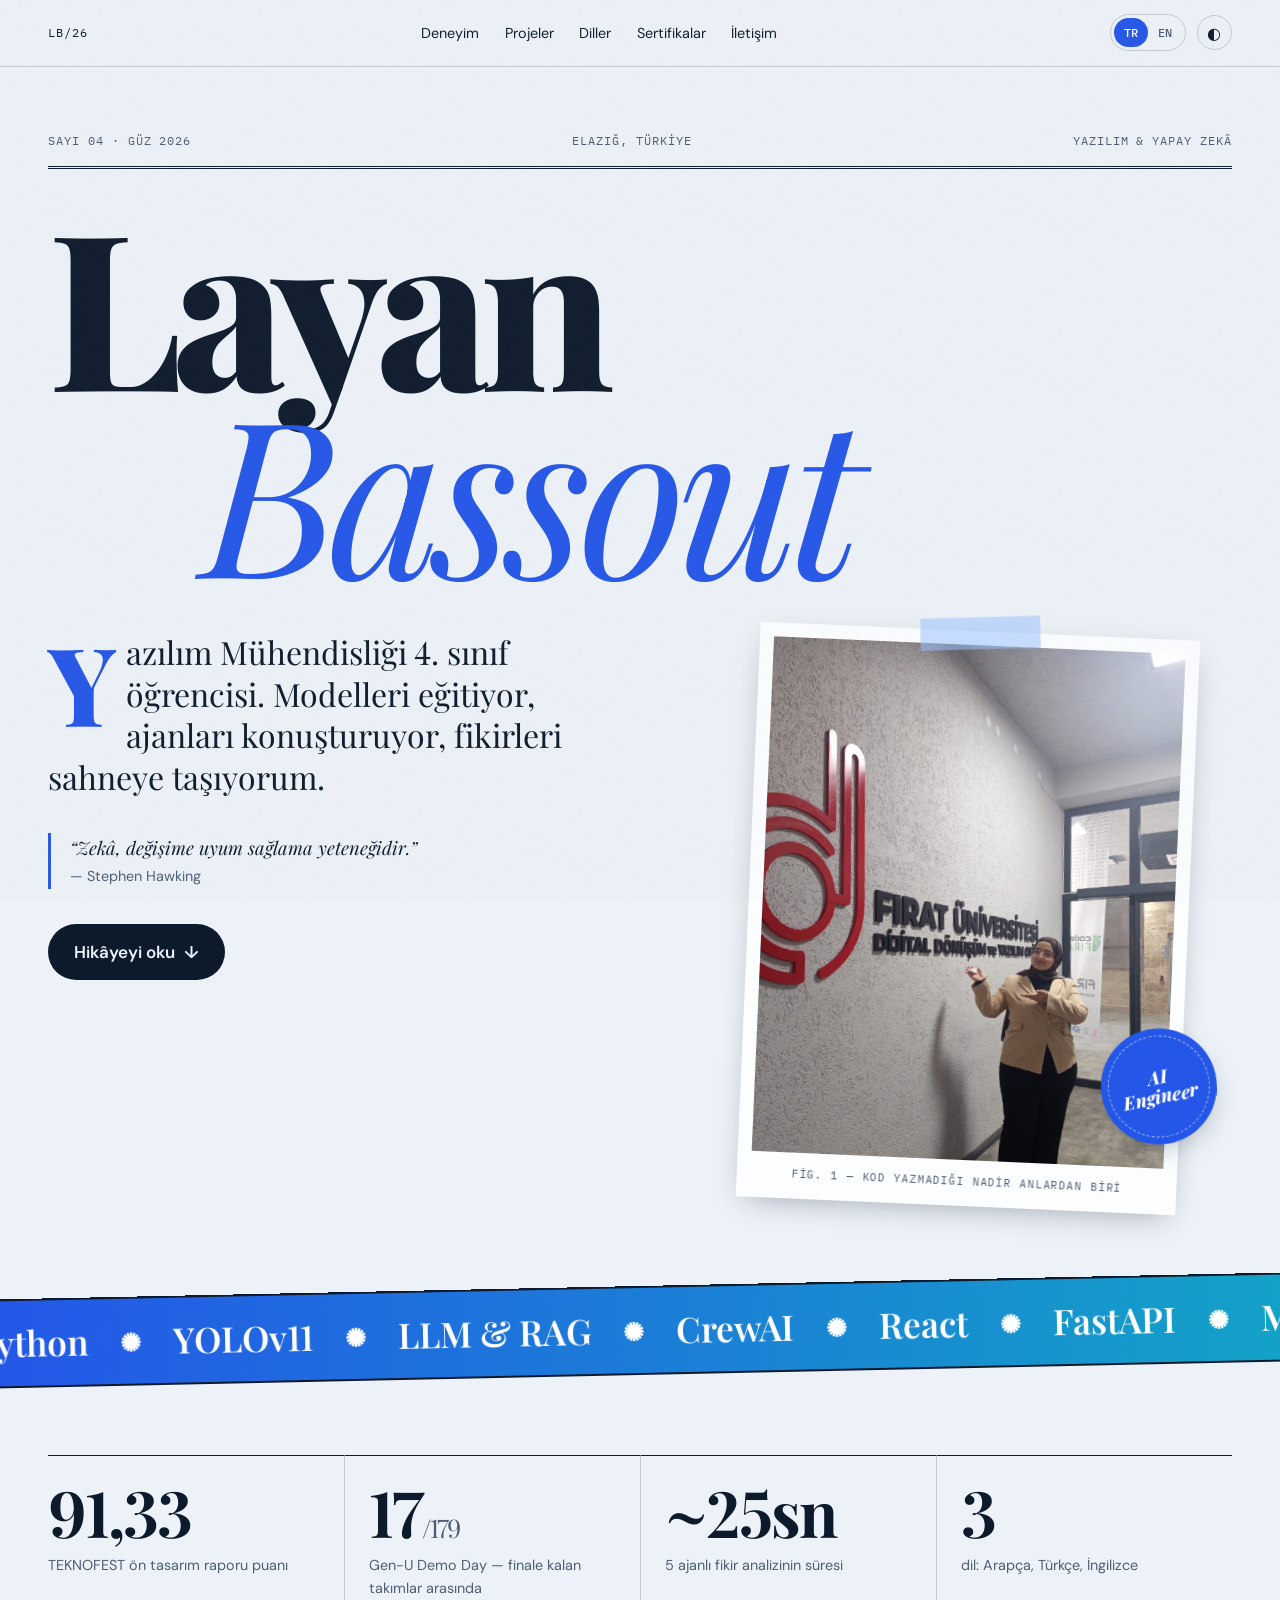
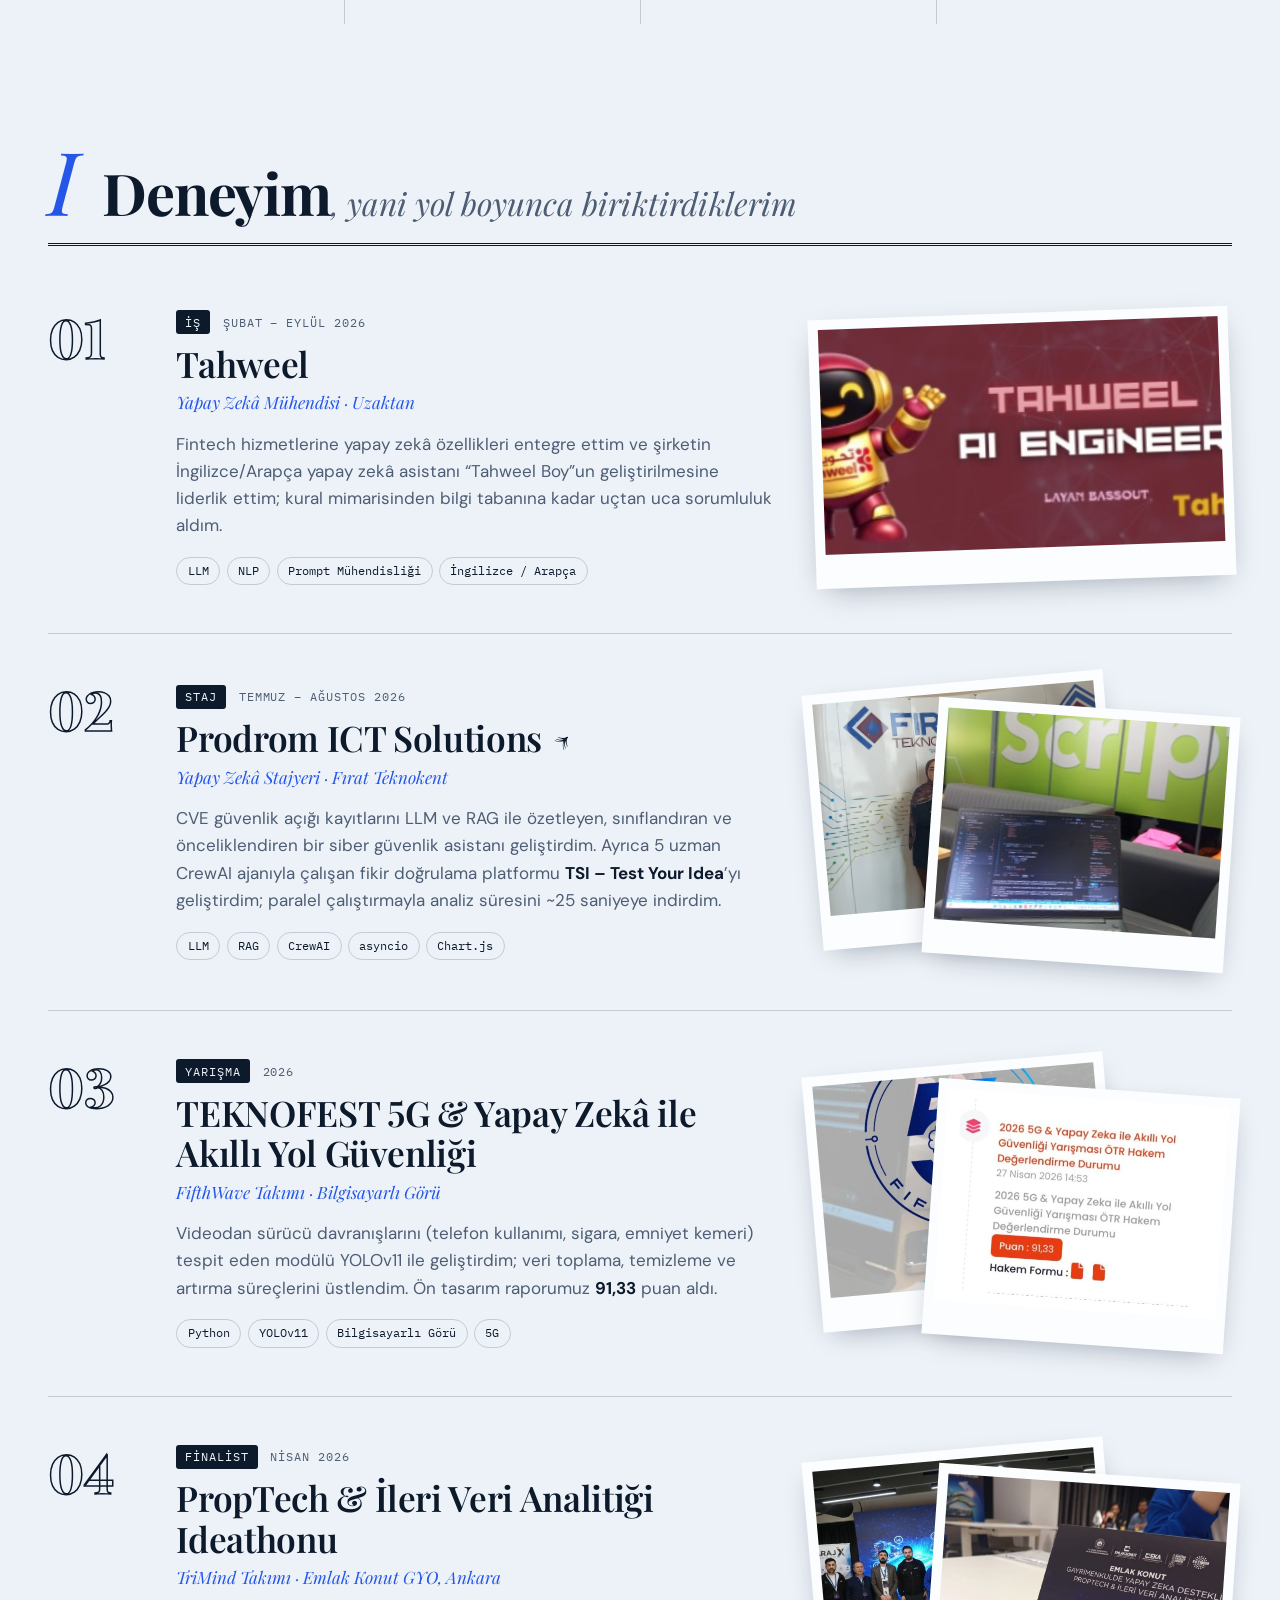
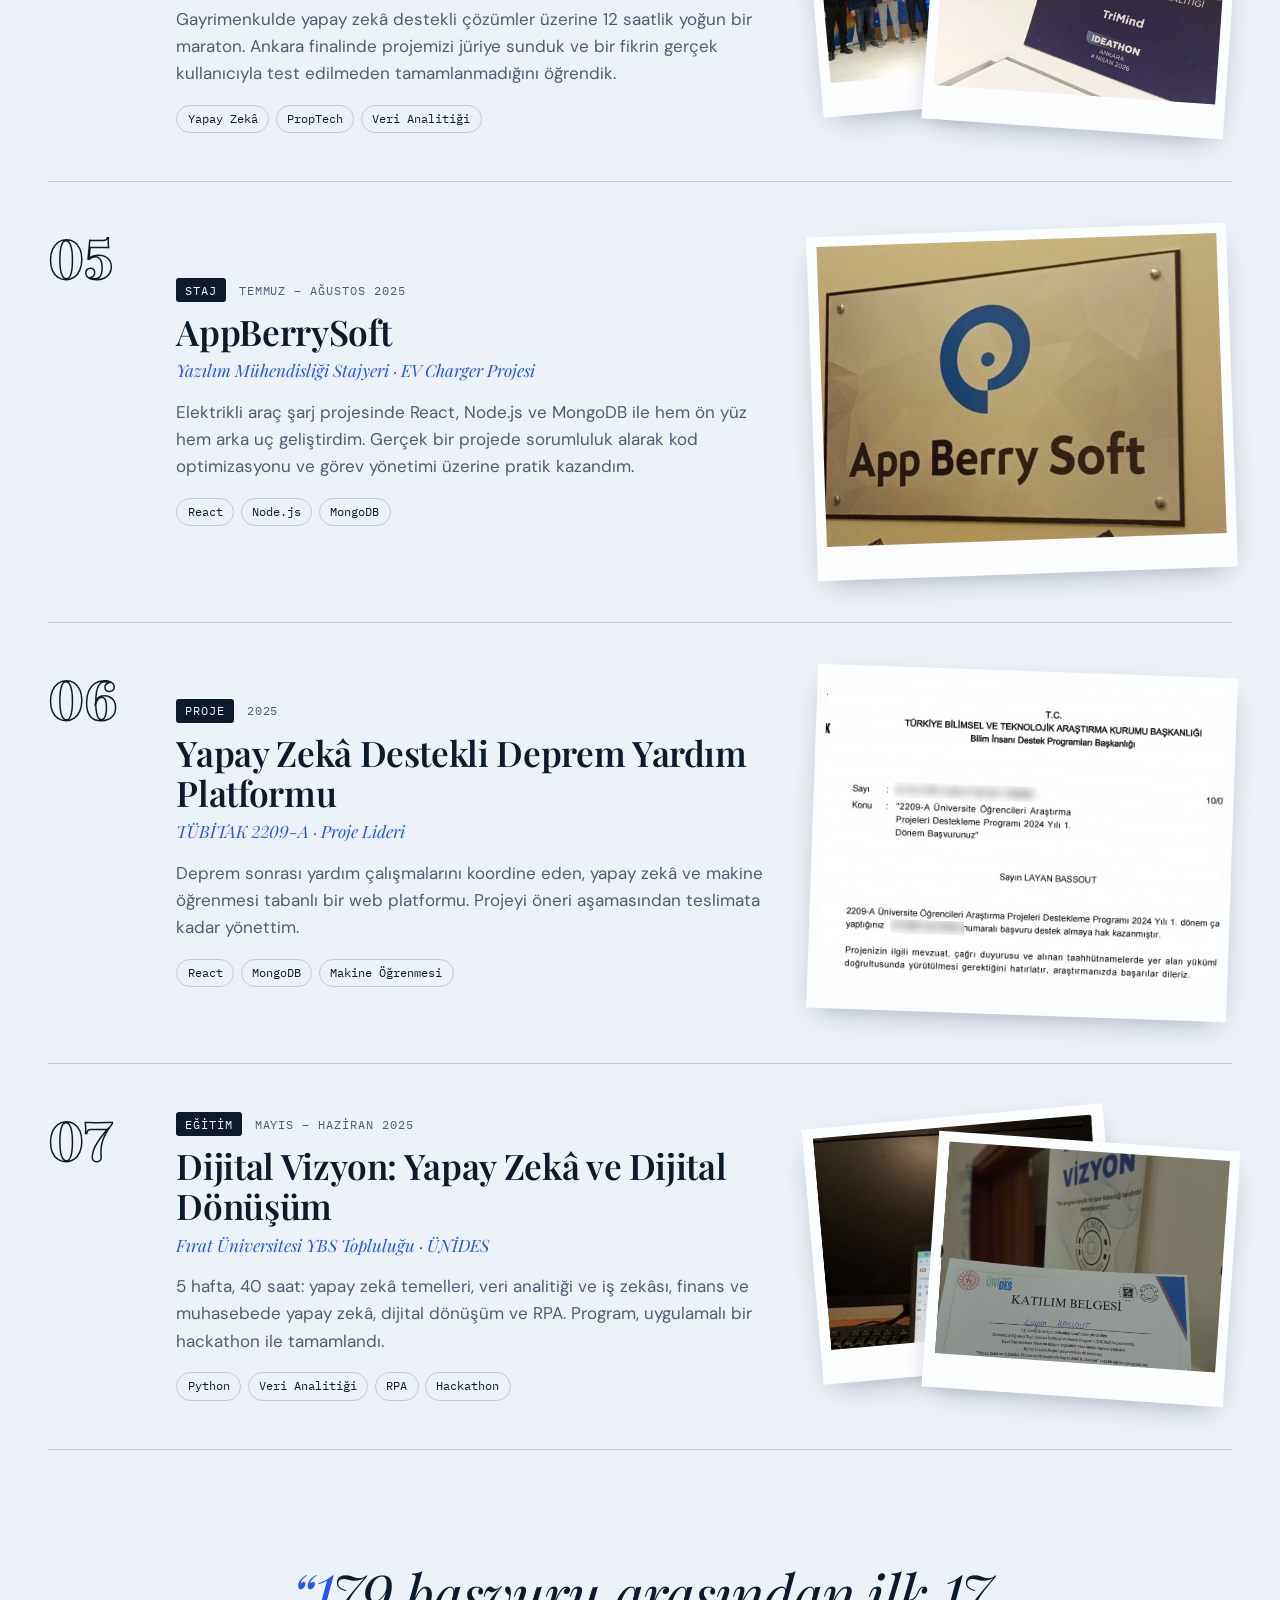
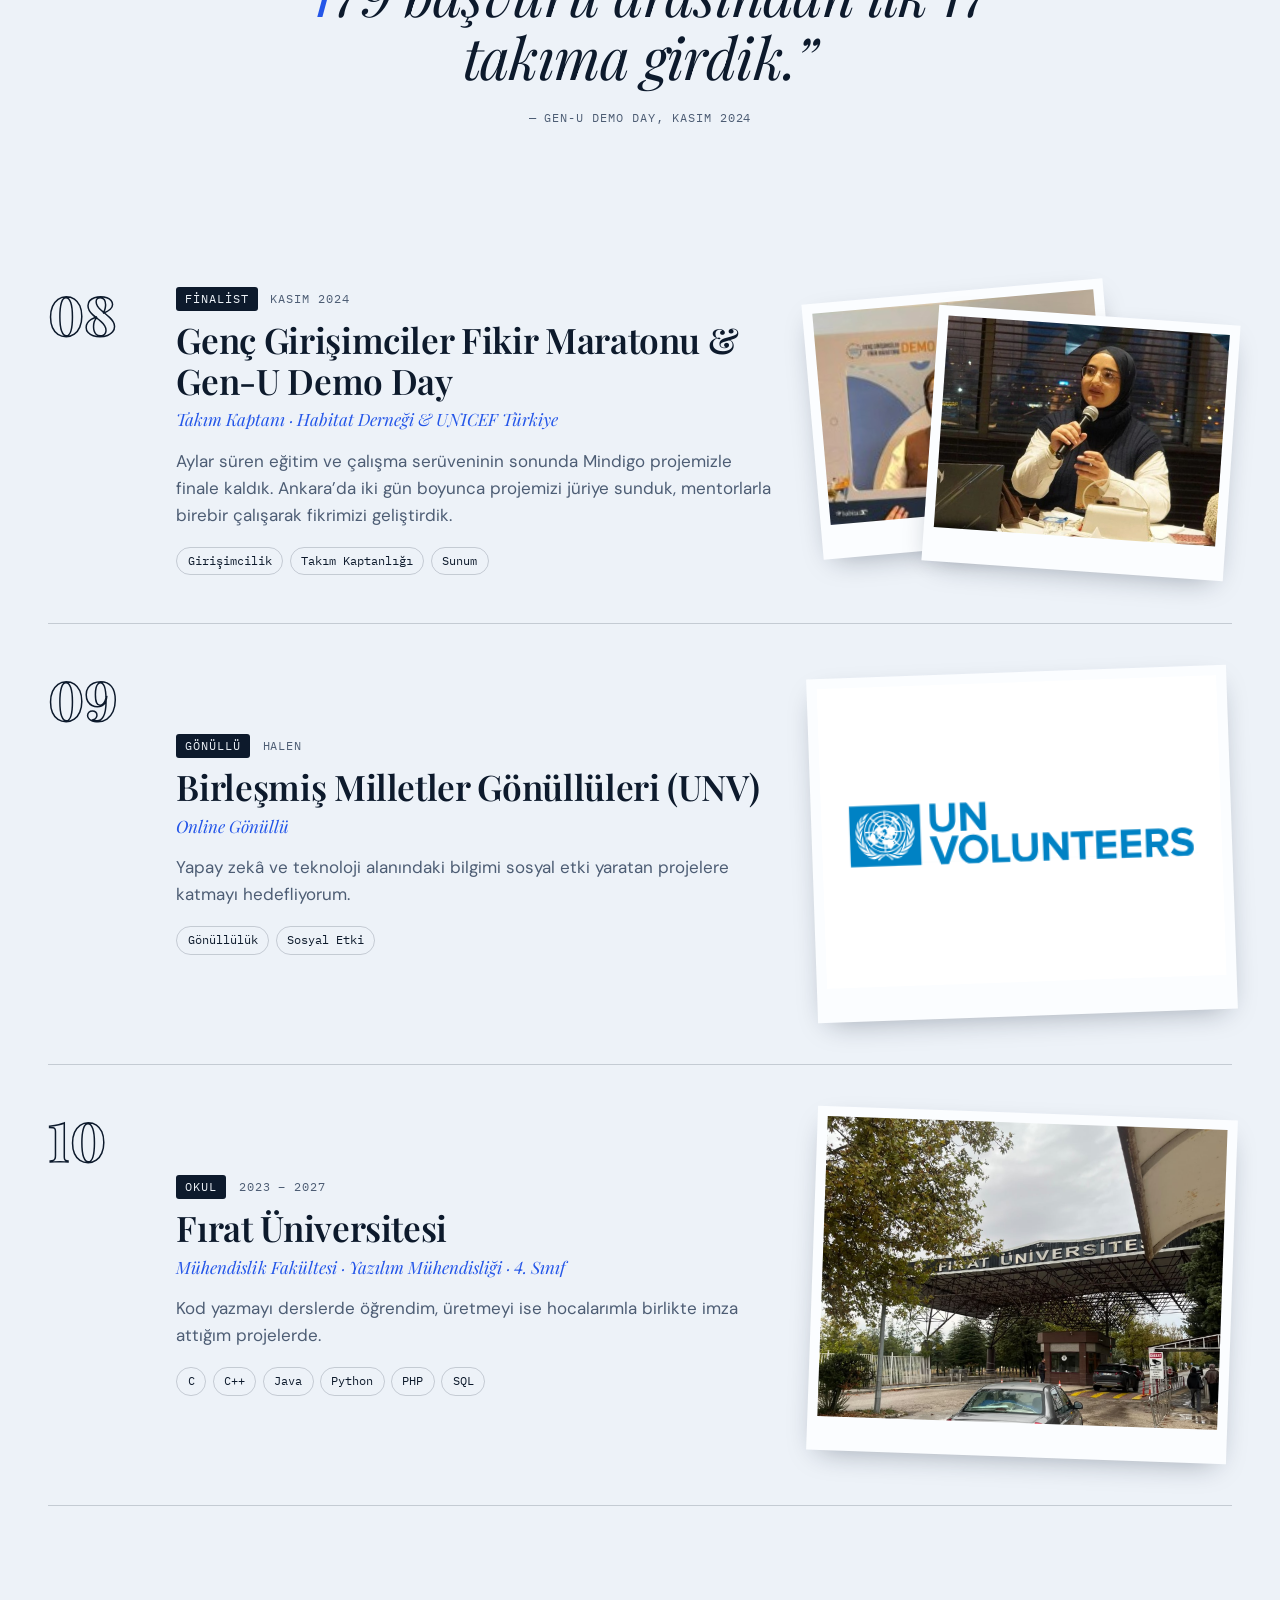
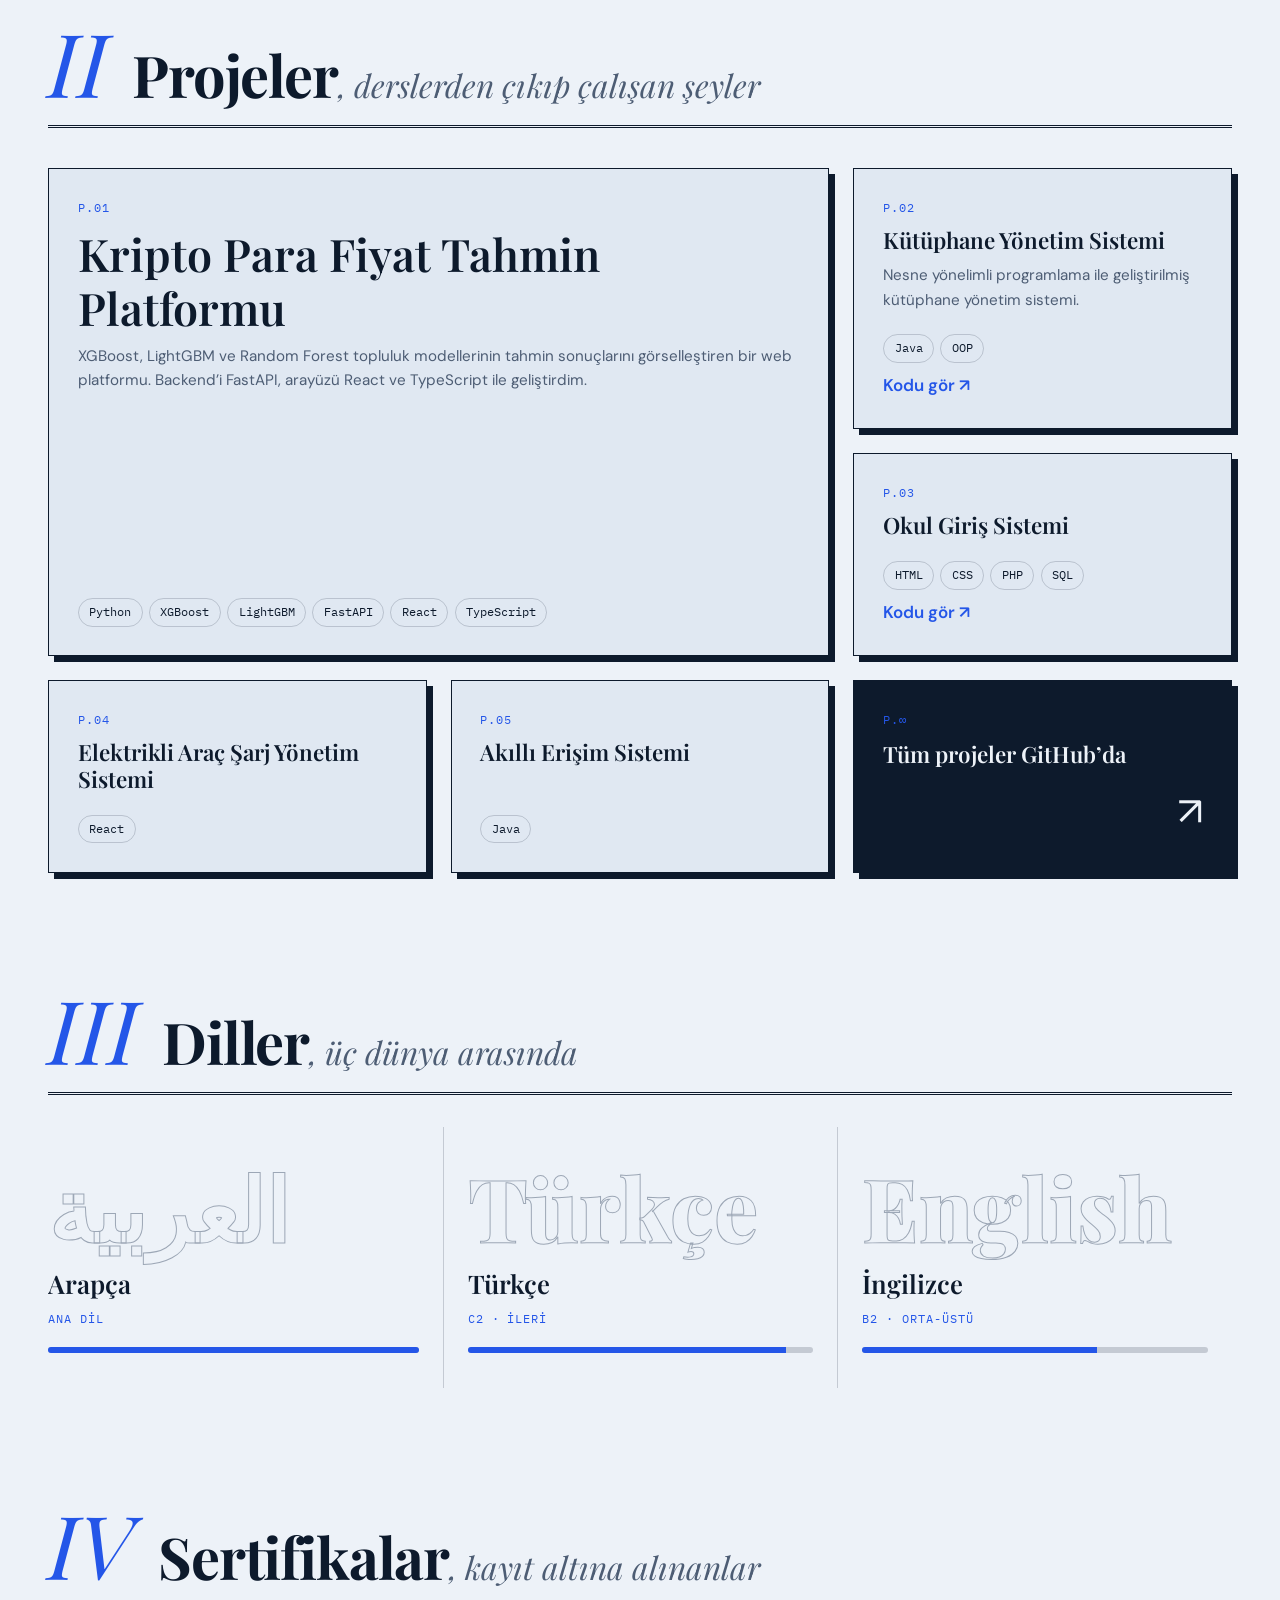
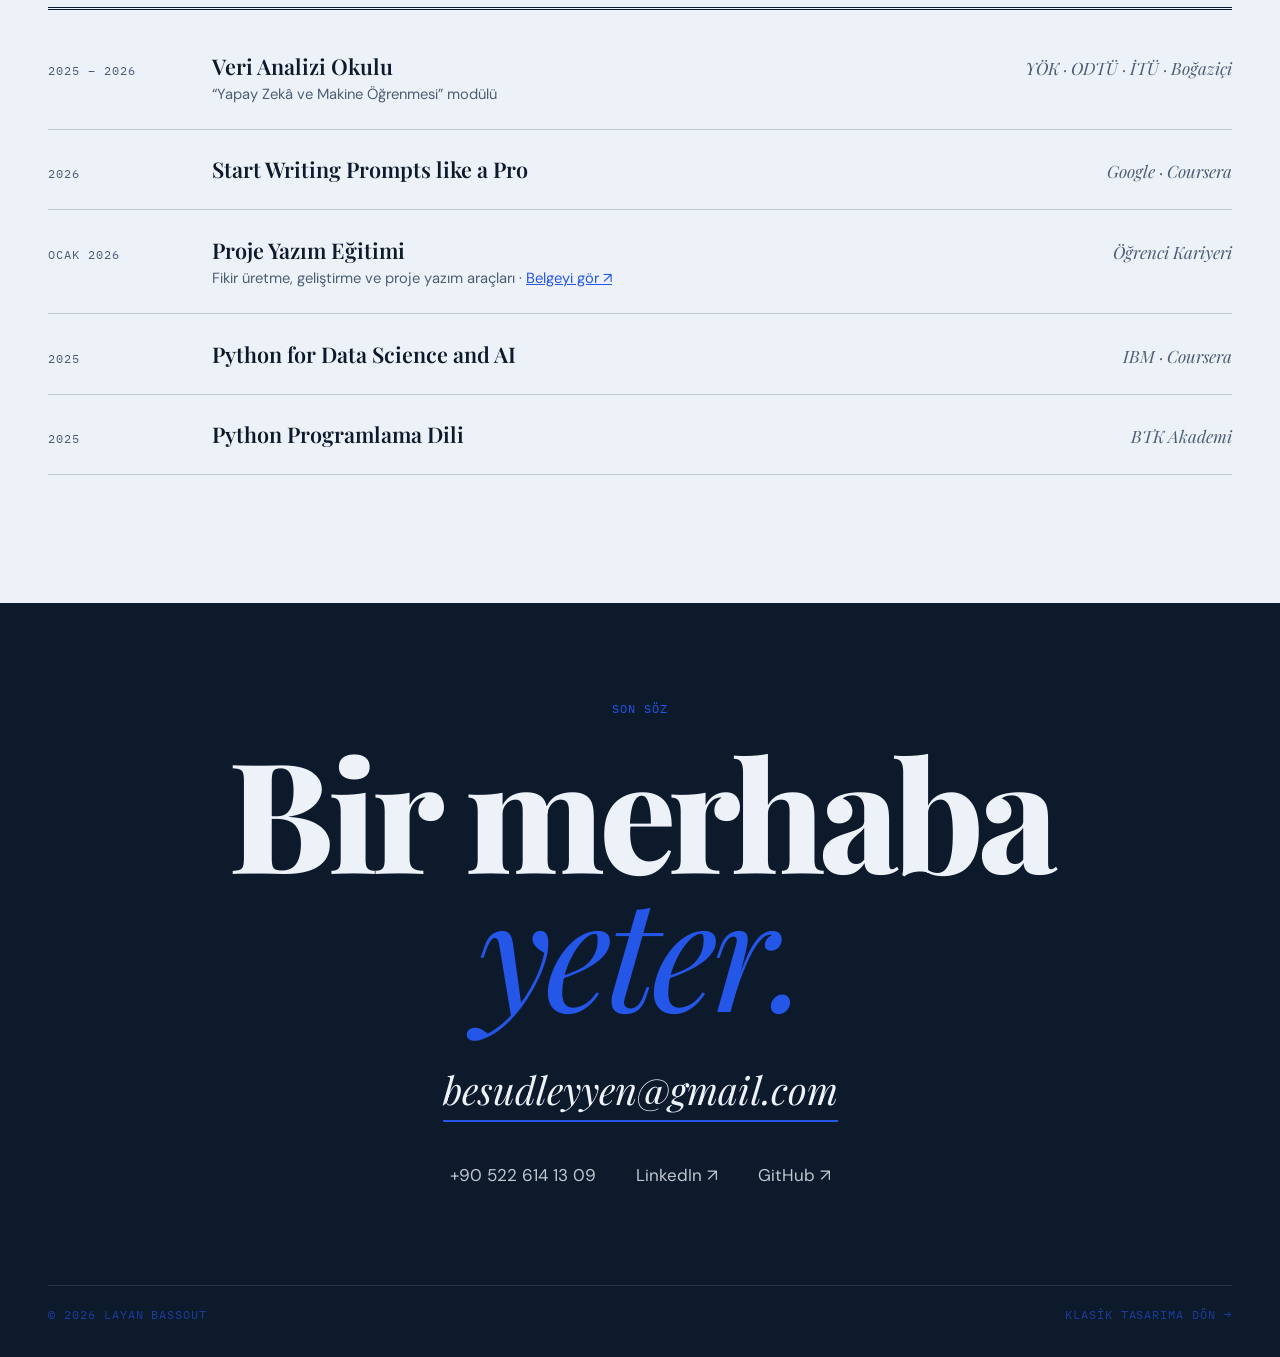
==== index.html @ 58b73d9d "Portfolyo sitesi Co-Authored-By: Claude Opus 5.5 <noreply@anthropic.com>" ====
<!DOCTYPE html>
<html lang="tr">
<head>
  <meta charset="UTF-8" />
  <meta name="viewport" content="width=device-width, initial-scale=1.0" />
  <title>Layan Bassout | Portfolyo</title>
  <link rel="preconnect" href="https://fonts.googleapis.com" />
  <link href="https://fonts.googleapis.com/css2?family=Playfair+Display:ital,wght@0,400..900;1,400..900&family=DM+Sans:opsz,wght@9..40,400;9..40,500;9..40,600&family=IBM+Plex+Mono:wght@400;500&display=swap" rel="stylesheet" />
  <link rel="stylesheet" href="yeni.css" />
  <script>
    // tema sayfa çizilmeden önce uygulansın
    try {
      var t = localStorage.getItem("theme-yeni");
      if (t) document.documentElement.dataset.theme = t;
    } catch (e) {}
  </script>
</head>
<body>

  <div class="progress" aria-hidden="true"></div>

  <!-- ÜST ŞERİT -->
  <nav class="topbar">
    <span class="mono">LB/26</span>
    <ul class="nav-links">
      <li><a href="#deneyim" data-i18n="nav.exp">Deneyim</a></li>
      <li><a href="#projeler" data-i18n="nav.proj">Projeler</a></li>
      <li><a href="#diller" data-i18n="nav.lang">Diller</a></li>
      <li><a href="#sertifikalar" data-i18n="nav.cert">Sertifikalar</a></li>
      <li><a href="#iletisim" data-i18n="nav.contact">İletişim</a></li>
    </ul>
    <div class="tools">
      <div class="lang-switch" role="group" aria-label="Dil / Language">
        <button type="button" data-lang="tr" aria-pressed="true">TR</button>
        <button type="button" data-lang="en" aria-pressed="false">EN</button>
      </div>
      <button type="button" id="theme-toggle" class="mono" aria-label="Tema">◐</button>
    </div>
  </nav>

  <!-- KAPAK -->
  <header class="cover">
    <div class="cover-meta mono">
      <span data-i18n="meta.issue">Sayı 04 · Güz 2026</span>
      <span data-i18n="meta.place">Elazığ, Türkiye</span>
      <span data-i18n="meta.field">Yazılım &amp; Yapay Zekâ</span>
    </div>

    <h1 class="cover-title">
      <span class="line">Layan</span>
      <span class="line indent"><em>Bassout</em></span>
    </h1>

    <div class="cover-grid">
      <div class="cover-intro">
        <p class="lead" data-i18n="cover.lead">Yazılım Mühendisliği 4. sınıf öğrencisi. Modelleri eğitiyor, ajanları konuşturuyor, fikirleri sahneye taşıyorum.</p>
        <blockquote>
          <p data-i18n="cover.quote">“Zekâ, değişime uyum sağlama yeteneğidir.”</p>
          <cite data-i18n="cover.cite">— Stephen Hawking</cite>
        </blockquote>
        <a href="#deneyim" class="btn"><span data-i18n="cover.btn">Hikâyeyi oku</span> <span class="arrow">↓</span></a>
      </div>

      <figure class="cover-photo">
        <div class="tape"></div>
        <img src="images/arge-foto.jpeg" alt="Layan Bassout" />
        <figcaption class="mono" data-i18n="cover.fig">Fig. 1 — Kod yazmadığı nadir anlardan biri</figcaption>
        <div class="sticker"><span>AI<br/>Engineer</span></div>
      </figure>
    </div>
  </header>

  <!-- KAYAN BANT -->
  <div class="marquee" aria-hidden="true">
    <div class="marquee-track">
      <span>Python</span><i>✺</i><span>YOLOv11</span><i>✺</i><span>LLM &amp; RAG</span><i>✺</i><span>CrewAI</span><i>✺</i><span>React</span><i>✺</i><span>FastAPI</span><i>✺</i><span>MongoDB</span><i>✺</i><span>Java</span><i>✺</i><span data-i18n="chip.cv">Bilgisayarlı Görü</span><i>✺</i><span>NLP</span><i>✺</i>
      <span>Python</span><i>✺</i><span>YOLOv11</span><i>✺</i><span>LLM &amp; RAG</span><i>✺</i><span>CrewAI</span><i>✺</i><span>React</span><i>✺</i><span>FastAPI</span><i>✺</i><span>MongoDB</span><i>✺</i><span>Java</span><i>✺</i><span data-i18n="chip.cv">Bilgisayarlı Görü</span><i>✺</i><span>NLP</span><i>✺</i>
    </div>
  </div>

  <!-- RAKAMLAR -->
  <section class="stats">
    <div class="stat reveal"><b data-count="91.33" data-decimals="2">0</b><span data-i18n="stat.1">TEKNOFEST ön tasarım raporu puanı</span></div>
    <div class="stat reveal"><b>17<small>/179</small></b><span data-i18n="stat.2">Gen-U Demo Day — finale kalan takımlar arasında</span></div>
    <div class="stat reveal"><b>~<span data-count="25">0</span><span data-i18n="stat.unit">sn</span></b><span data-i18n="stat.3">5 ajanlı fikir analizinin süresi</span></div>
    <div class="stat reveal"><b data-count="3">0</b><span data-i18n="stat.4">dil: Arapça, Türkçe, İngilizce</span></div>
  </section>

  <main>

    <!-- BÖLÜM I: DENEYİM -->
    <section id="deneyim" class="chapter">
      <header class="chapter-head">
        <span class="chapter-no">I</span>
        <h2 data-i18n="ch.1">Deneyim<em>, yani yol boyunca biriktirdiklerim</em></h2>
      </header>

      <article class="entry reveal">
        <div class="entry-num">01</div>
        <div class="entry-text">
          <p class="entry-meta mono"><span class="tag" data-i18n="tag.work">İş</span> <span data-i18n="date.tahweel">Şubat – Eylül 2026</span></p>
          <h3>Tahweel</h3>
          <p class="entry-role" data-i18n="tahweel.role">Yapay Zekâ Mühendisi · Uzaktan</p>
          <p class="entry-desc" data-i18n="tahweel.desc">Fintech hizmetlerine yapay zekâ özellikleri entegre ettim ve şirketin İngilizce/Arapça yapay zekâ asistanı “Tahweel Boy”un geliştirilmesine liderlik ettim; kural mimarisinden bilgi tabanına kadar uçtan uca sorumluluk aldım.</p>
          <ul class="chips"><li>LLM</li><li>NLP</li><li data-i18n="chip.prompt">Prompt Mühendisliği</li><li data-i18n="chip.enar">İngilizce / Arapça</li></ul>
        </div>
        <figure class="polaroid wide"><img src="images/tahweel.jpg" alt="Tahweel AI Engineer – Layan Bassout" /></figure>
      </article>

      <article class="entry reveal">
        <div class="entry-num">02</div>
        <div class="entry-text">
          <p class="entry-meta mono"><span class="tag" data-i18n="tag.intern">Staj</span> <span data-i18n="date.summer26">Temmuz – Ağustos 2026</span></p>
          <h3><a href="https://www.prodrom.com/" target="_blank" rel="noopener">Prodrom ICT Solutions ↗</a></h3>
          <p class="entry-role" data-i18n="prodrom.role">Yapay Zekâ Stajyeri · Fırat Teknokent</p>
          <p class="entry-desc" data-i18n="prodrom.desc">CVE güvenlik açığı kayıtlarını LLM ve RAG ile özetleyen, sınıflandıran ve önceliklendiren bir siber güvenlik asistanı geliştirdim. Ayrıca 5 uzman CrewAI ajanıyla çalışan fikir doğrulama platformu <strong>TSI – Test Your Idea</strong>’yı geliştirdim; paralel çalıştırmayla analiz süresini ~25 saniyeye indirdim.</p>
          <ul class="chips"><li>LLM</li><li>RAG</li><li>CrewAI</li><li>asyncio</li><li>Chart.js</li></ul>
        </div>
        <div class="photo-stack">
          <figure class="polaroid"><img src="images/prodrom-teknokent.jpg" alt="Fırat Teknokent" /></figure>
          <figure class="polaroid"><img src="images/prodrom-calisma.jpg" alt="Prodrom" /></figure>
        </div>
      </article>

      <article class="entry reveal">
        <div class="entry-num">03</div>
        <div class="entry-text">
          <p class="entry-meta mono"><span class="tag" data-i18n="tag.comp">Yarışma</span> <span>2026</span></p>
          <h3 data-i18n="tekno.title">TEKNOFEST 5G &amp; Yapay Zekâ ile Akıllı Yol Güvenliği</h3>
          <p class="entry-role" data-i18n="tekno.role">FifthWave Takımı · Bilgisayarlı Görü</p>
          <p class="entry-desc" data-i18n="tekno.desc">Videodan sürücü davranışlarını (telefon kullanımı, sigara, emniyet kemeri) tespit eden modülü YOLOv11 ile geliştirdim; veri toplama, temizleme ve artırma süreçlerini üstlendim. Ön tasarım raporumuz <strong>91,33</strong> puan aldı.</p>
          <ul class="chips"><li>Python</li><li>YOLOv11</li><li data-i18n="chip.cv">Bilgisayarlı Görü</li><li>5G</li></ul>
        </div>
        <div class="photo-stack">
          <figure class="polaroid"><img src="images/teknofest-fifthwave.jpg" alt="FifthWave · TEKNOFEST" /></figure>
          <figure class="polaroid"><img src="images/teknofest-puan.jpg" alt="91,33" class="contain" /></figure>
        </div>
      </article>

      <article class="entry reveal">
        <div class="entry-num">04</div>
        <div class="entry-text">
          <p class="entry-meta mono"><span class="tag" data-i18n="tag.finalist">Finalist</span> <span data-i18n="date.apr26">Nisan 2026</span></p>
          <h3 data-i18n="idea.title">PropTech &amp; İleri Veri Analitiği Ideathonu</h3>
          <p class="entry-role" data-i18n="idea.role">TriMind Takımı · Emlak Konut GYO, Ankara</p>
          <p class="entry-desc" data-i18n="idea.desc">Gayrimenkulde yapay zekâ destekli çözümler üzerine 12 saatlik yoğun bir maraton. Ankara finalinde projemizi jüriye sunduk ve bir fikrin gerçek kullanıcıyla test edilmeden tamamlanmadığını öğrendik.</p>
          <ul class="chips"><li data-i18n="chip.ai">Yapay Zekâ</li><li>PropTech</li><li data-i18n="chip.data">Veri Analitiği</li></ul>
        </div>
        <div class="photo-stack">
          <figure class="polaroid"><img src="images/ideathon-grup.jpg" alt="Emlak Konut Ideathon" /></figure>
          <figure class="polaroid"><img src="images/ideathon-trimind.jpg" alt="TriMind" style="object-position: 75% center;" /></figure>
        </div>
      </article>

      <article class="entry reveal">
        <div class="entry-num">05</div>
        <div class="entry-text">
          <p class="entry-meta mono"><span class="tag" data-i18n="tag.intern">Staj</span> <span data-i18n="date.summer25">Temmuz – Ağustos 2025</span></p>
          <h3>AppBerrySoft</h3>
          <p class="entry-role" data-i18n="abs.role">Yazılım Mühendisliği Stajyeri · EV Charger Projesi</p>
          <p class="entry-desc" data-i18n="abs.desc">Elektrikli araç şarj projesinde React, Node.js ve MongoDB ile hem ön yüz hem arka uç geliştirdim. Gerçek bir projede sorumluluk alarak kod optimizasyonu ve görev yönetimi üzerine pratik kazandım.</p>
          <ul class="chips"><li>React</li><li>Node.js</li><li>MongoDB</li></ul>
        </div>
        <figure class="polaroid"><img src="images/appberrysoft.jpg" alt="AppBerrySoft" /></figure>
      </article>

      <article class="entry reveal">
        <div class="entry-num">06</div>
        <div class="entry-text">
          <p class="entry-meta mono"><span class="tag" data-i18n="tag.project">Proje</span> <span>2025</span></p>
          <h3 data-i18n="tubitak.title">Yapay Zekâ Destekli Deprem Yardım Platformu</h3>
          <p class="entry-role" data-i18n="tubitak.role">TÜBİTAK 2209-A · Proje Lideri</p>
          <p class="entry-desc" data-i18n="tubitak.desc">Deprem sonrası yardım çalışmalarını koordine eden, yapay zekâ ve makine öğrenmesi tabanlı bir web platformu. Projeyi öneri aşamasından teslimata kadar yönettim.</p>
          <ul class="chips"><li>React</li><li>MongoDB</li><li data-i18n="chip.ml">Makine Öğrenmesi</li></ul>
        </div>
        <figure class="polaroid"><img src="images/tubitak.jpg" alt="TÜBİTAK 2209-A" /></figure>
      </article>

      <article class="entry reveal">
        <div class="entry-num">07</div>
        <div class="entry-text">
          <p class="entry-meta mono"><span class="tag" data-i18n="tag.edu">Eğitim</span> <span data-i18n="date.dv">Mayıs – Haziran 2025</span></p>
          <h3 data-i18n="dv.title">Dijital Vizyon: Yapay Zekâ ve Dijital Dönüşüm</h3>
          <p class="entry-role" data-i18n="dv.role">Fırat Üniversitesi YBS Topluluğu · ÜNİDES</p>
          <p class="entry-desc" data-i18n="dv.desc">5 hafta, 40 saat: yapay zekâ temelleri, veri analitiği ve iş zekâsı, finans ve muhasebede yapay zekâ, dijital dönüşüm ve RPA. Program, uygulamalı bir hackathon ile tamamlandı.</p>
          <ul class="chips"><li>Python</li><li data-i18n="chip.data">Veri Analitiği</li><li>RPA</li><li>Hackathon</li></ul>
        </div>
        <div class="photo-stack">
          <figure class="polaroid"><img src="images/dijital-vizyon-calisma.jpg" alt="Dijital Vizyon" /></figure>
          <figure class="polaroid"><img src="images/dijital-vizyon-sertifika.jpg" alt="Dijital Vizyon" /></figure>
        </div>
      </article>

      <!-- ALINTI ARASI -->
      <aside class="pullquote reveal">
        <p data-i18n="pq.text">“179 başvuru arasından ilk 17 takıma girdik.”</p>
        <span class="mono" data-i18n="pq.src">— Gen-U Demo Day, Kasım 2024</span>
      </aside>

      <article class="entry reveal">
        <div class="entry-num">08</div>
        <div class="entry-text">
          <p class="entry-meta mono"><span class="tag" data-i18n="tag.finalist">Finalist</span> <span data-i18n="date.nov24">Kasım 2024</span></p>
          <h3 data-i18n="genu.title">Genç Girişimciler Fikir Maratonu &amp; Gen-U Demo Day</h3>
          <p class="entry-role" data-i18n="genu.role">Takım Kaptanı · Habitat Derneği &amp; UNICEF Türkiye</p>
          <p class="entry-desc" data-i18n="genu.desc">Aylar süren eğitim ve çalışma serüveninin sonunda Mindigo projemizle finale kaldık. Ankara’da iki gün boyunca projemizi jüriye sunduk, mentorlarla birebir çalışarak fikrimizi geliştirdik.</p>
          <ul class="chips"><li data-i18n="chip.entre">Girişimcilik</li><li data-i18n="chip.captain">Takım Kaptanlığı</li><li data-i18n="chip.pitch">Sunum</li></ul>
        </div>
        <div class="photo-stack">
          <figure class="polaroid"><img src="images/demoday-sahne.jpg" alt="Gen-U Demo Day" /></figure>
          <figure class="polaroid"><img src="images/demoday-sunum.jpg" alt="Mindigo" /></figure>
        </div>
      </article>

      <article class="entry reveal">
        <div class="entry-num">09</div>
        <div class="entry-text">
          <p class="entry-meta mono"><span class="tag" data-i18n="tag.vol">Gönüllü</span> <span data-i18n="date.now">Halen</span></p>
          <h3 data-i18n="unv.title">Birleşmiş Milletler Gönüllüleri (UNV)</h3>
          <p class="entry-role" data-i18n="unv.role">Online Gönüllü</p>
          <p class="entry-desc" data-i18n="unv.desc">Yapay zekâ ve teknoloji alanındaki bilgimi sosyal etki yaratan projelere katmayı hedefliyorum.</p>
          <ul class="chips"><li data-i18n="chip.vol">Gönüllülük</li><li data-i18n="chip.impact">Sosyal Etki</li></ul>
        </div>
        <figure class="polaroid logo"><img src="images/unv-logo.png" alt="UN Volunteers" /></figure>
      </article>

      <article class="entry reveal">
        <div class="entry-num">10</div>
        <div class="entry-text">
          <p class="entry-meta mono"><span class="tag" data-i18n="tag.uni">Okul</span> <span>2023 – 2027</span></p>
          <h3 data-i18n="firat.title">Fırat Üniversitesi</h3>
          <p class="entry-role" data-i18n="firat.role">Mühendislik Fakültesi · Yazılım Mühendisliği · 4. Sınıf</p>
          <p class="entry-desc" data-i18n="firat.desc">Kod yazmayı derslerde öğrendim, üretmeyi ise hocalarımla birlikte imza attığım projelerde.</p>
          <ul class="chips"><li>C</li><li>C++</li><li>Java</li><li>Python</li><li>PHP</li><li>SQL</li></ul>
        </div>
        <figure class="polaroid"><img src="images/firat-uni.jpeg" alt="Fırat Üniversitesi" style="object-position: center 35%;" /></figure>
      </article>
    </section>

    <!-- BÖLÜM II: PROJELER -->
    <section id="projeler" class="chapter">
      <header class="chapter-head">
        <span class="chapter-no">II</span>
        <h2 data-i18n="ch.2">Projeler<em>, derslerden çıkıp çalışan şeyler</em></h2>
      </header>

      <div class="cards">
        <article class="card big reveal">
          <span class="card-no mono">P.01</span>
          <h3 data-i18n="p1.title">Kripto Para Fiyat Tahmin Platformu</h3>
          <p data-i18n="p1.desc">XGBoost, LightGBM ve Random Forest topluluk modellerinin tahmin sonuçlarını görselleştiren bir web platformu. Backend’i FastAPI, arayüzü React ve TypeScript ile geliştirdim.</p>
          <ul class="chips"><li>Python</li><li>XGBoost</li><li>LightGBM</li><li>FastAPI</li><li>React</li><li>TypeScript</li></ul>
        </article>
        <article class="card reveal">
          <span class="card-no mono">P.02</span>
          <h3 data-i18n="p2.title">Kütüphane Yönetim Sistemi</h3>
          <p data-i18n="p2.desc">Nesne yönelimli programlama ile geliştirilmiş kütüphane yönetim sistemi.</p>
          <ul class="chips"><li>Java</li><li>OOP</li></ul>
          <a class="card-link" href="https://github.com/leya1133/java-library-system" target="_blank" rel="noopener" data-i18n="card.code">Kodu gör ↗</a>
        </article>
        <article class="card reveal">
          <span class="card-no mono">P.03</span>
          <h3 data-i18n="p3.title">Okul Giriş Sistemi</h3>
          <ul class="chips"><li>HTML</li><li>CSS</li><li>PHP</li><li>SQL</li></ul>
          <a class="card-link" href="https://github.com/leya1133/school-entrance-system" target="_blank" rel="noopener" data-i18n="card.code">Kodu gör ↗</a>
        </article>
        <article class="card reveal">
          <span class="card-no mono">P.04</span>
          <h3 data-i18n="p4.title">Elektrikli Araç Şarj Yönetim Sistemi</h3>
          <ul class="chips"><li>React</li></ul>
        </article>
        <article class="card reveal">
          <span class="card-no mono">P.05</span>
          <h3 data-i18n="p5.title">Akıllı Erişim Sistemi</h3>
          <ul class="chips"><li>Java</li></ul>
        </article>
        <a class="card github reveal" href="https://github.com/leya1133" target="_blank" rel="noopener">
          <span class="card-no mono">P.∞</span>
          <h3 data-i18n="card.github">Tüm projeler GitHub’da</h3>
          <span class="arrow">↗</span>
        </a>
      </div>
    </section>

    <!-- BÖLÜM III: DİLLER -->
    <section id="diller" class="chapter">
      <header class="chapter-head">
        <span class="chapter-no">III</span>
        <h2 data-i18n="ch.3">Diller<em>, üç dünya arasında</em></h2>
      </header>

      <div class="langs">
        <div class="lang reveal" style="--lvl: 100%">
          <span class="lang-native" lang="ar">العربية</span>
          <h3 data-i18n="lang.ar">Arapça</h3>
          <span class="mono" data-i18n="lvl.native">Ana dil</span>
          <div class="meter"><span></span></div>
        </div>
        <div class="lang reveal" style="--lvl: 92%">
          <span class="lang-native" lang="tr">Türkçe</span>
          <h3 data-i18n="lang.tr">Türkçe</h3>
          <span class="mono" data-i18n="lvl.c2">C2 · İleri</span>
          <div class="meter"><span></span></div>
        </div>
        <div class="lang reveal" style="--lvl: 68%">
          <span class="lang-native" lang="en">English</span>
          <h3 data-i18n="lang.en">İngilizce</h3>
          <span class="mono" data-i18n="lvl.b2">B2 · Orta-üstü</span>
          <div class="meter"><span></span></div>
        </div>
      </div>
    </section>

    <!-- BÖLÜM IV: SERTİFİKALAR -->
    <section id="sertifikalar" class="chapter">
      <header class="chapter-head">
        <span class="chapter-no">IV</span>
        <h2 data-i18n="ch.4">Sertifikalar<em>, kayıt altına alınanlar</em></h2>
      </header>

      <ol class="ledger">
        <li class="reveal">
          <span class="mono">2025 – 2026</span>
          <div><h3 data-i18n="c1.title">Veri Analizi Okulu</h3><p data-i18n="c1.detail">“Yapay Zekâ ve Makine Öğrenmesi” modülü</p></div>
          <span class="issuer" data-i18n="c1.issuer">YÖK · ODTÜ · İTÜ · Boğaziçi</span>
        </li>
        <li class="reveal">
          <span class="mono">2026</span>
          <div><h3>Start Writing Prompts like a Pro</h3></div>
          <span class="issuer">Google · Coursera</span>
        </li>
        <li class="reveal">
          <span class="mono" data-i18n="date.jan26">Ocak 2026</span>
          <div><h3 data-i18n="c3.title">Proje Yazım Eğitimi</h3><p><span data-i18n="c3.detail">Fikir üretme, geliştirme ve proje yazım araçları</span> · <a href="images/sertifika-proje-yazim.jpg" target="_blank" rel="noopener" data-i18n="cert.view">Belgeyi gör ↗</a></p></div>
          <span class="issuer">Öğrenci Kariyeri</span>
        </li>
        <li class="reveal">
          <span class="mono">2025</span>
          <div><h3>Python for Data Science and AI</h3></div>
          <span class="issuer">IBM · Coursera</span>
        </li>
        <li class="reveal">
          <span class="mono">2025</span>
          <div><h3 data-i18n="c5.title">Python Programlama Dili</h3></div>
          <span class="issuer">BTK Akademi</span>
        </li>
      </ol>
    </section>
  </main>

  <!-- İLETİŞİM -->
  <footer id="iletisim" class="outro">
    <p class="mono" data-i18n="outro.kicker">Son söz</p>
    <h2 data-i18n="outro.title">Bir merhaba<br/><em>yeter.</em></h2>
    <a class="mail" href="mailto:besudleyyen@gmail.com">besudleyyen@gmail.com</a>
    <div class="outro-links">
      <a href="tel:+905226141309">+90 522 614 13 09</a>
      <a href="https://www.linkedin.com/in/layan-bassout-6055172a5/" target="_blank" rel="noopener">LinkedIn ↗</a>
      <a href="https://github.com/leya1133" target="_blank" rel="noopener">GitHub ↗</a>
    </div>
    <div class="colophon mono">
      <span>© 2026 Layan Bassout</span>
      <a href="klasik.html" data-i18n="outro.classic">Klasik tasarıma dön →</a>
    </div>
  </footer>

  <script src="yeni.js"></script>
</body>
</html>
---- yeni.css ----
/* ============ RENKLER ============ */
:root {
  --paper: #edf2f8;
  --paper-2: #e0e8f2;
  --ink: #0d1a2c;
  --ink-soft: #4d5d74;
  --rule: #0d1a2c2e;
  --accent: #2456e8;
  --accent-2: #13a3c7;
  --accent-ink: #fff;
  --tape: #9cc3ff8c;
  --polaroid: #fbfdff;
  --shadow: 0 10px 30px -12px #0d1a2c66;
  --serif: "Playfair Display", Georgia, serif;
  --sans: "DM Sans", system-ui, sans-serif;
  --mono: "IBM Plex Mono", monospace;
}
@media (prefers-color-scheme: dark) {
  :root:not([data-theme="light"]) {
    --paper: #0a1220;
    --paper-2: #111d31;
    --ink: #e3ebf7;
    --ink-soft: #93a4bc;
    --rule: #e3ebf72b;
    --accent: #6d9bff;
    --accent-2: #4fd1ee;
    --accent-ink: #0a1220;
    --tape: #5d8fe066;
    --polaroid: #172339;
    --shadow: 0 10px 30px -12px #000c;
  }
}
:root[data-theme="dark"] {
  --paper: #0a1220;
  --paper-2: #111d31;
  --ink: #e3ebf7;
  --ink-soft: #93a4bc;
  --rule: #e3ebf72b;
  --accent: #6d9bff;
  --accent-2: #4fd1ee;
  --accent-ink: #0a1220;
  --tape: #5d8fe066;
  --polaroid: #172339;
  --shadow: 0 10px 30px -12px #000c;
}

/* ============ TEMEL ============ */
* { box-sizing: border-box; margin: 0; padding: 0; }
html { scroll-behavior: smooth; overflow-x: clip; }
body {
  background: var(--paper);
  color: var(--ink);
  font-family: var(--sans);
  font-variant-numeric: lining-nums;
  font-size: 17px;
  line-height: 1.6;
  overflow-x: clip;
  transition: background .4s, color .4s;
}
/* kâğıt dokusu */
body::before {
  content: "";
  position: fixed; inset: 0;
  pointer-events: none;
  z-index: 100;
  opacity: .07;
  background-image: url("data:image/svg+xml,%3Csvg xmlns='http://www.w3.org/2000/svg' width='160' height='160'%3E%3Cfilter id='n'%3E%3CfeTurbulence type='fractalNoise' baseFrequency='.85' numOctaves='3'/%3E%3C/filter%3E%3Crect width='100%25' height='100%25' filter='url(%23n)'/%3E%3C/svg%3E");
}
img { display: block; max-width: 100%; }
a { color: inherit; }
em { font-style: italic; }
.mono {
  font-family: var(--mono);
  font-size: .75rem;
  letter-spacing: .08em;
  text-transform: uppercase;
}
::selection { background: var(--accent); color: var(--accent-ink); }

.progress {
  position: fixed; top: 0; inset-inline-start: 0;
  height: 3px; width: 100%;
  background: var(--accent);
  transform-origin: left;
  transform: scaleX(0);
  z-index: 60;
  background: linear-gradient(90deg, var(--accent), var(--accent-2));
}

/* ============ ÜST ŞERİT ============ */
.topbar {
  position: sticky; top: 0; z-index: 50;
  display: flex; align-items: center; justify-content: space-between; gap: 1rem;
  padding: .9rem clamp(16px, 4vw, 48px);
  background: color-mix(in srgb, var(--paper) 85%, transparent);
  backdrop-filter: blur(8px);
  border-bottom: 1px solid var(--rule);
}
.nav-links { display: flex; gap: 1.6rem; list-style: none; }
.nav-links a {
  text-decoration: none;
  font-size: .9rem;
  position: relative;
}
.nav-links a::after {
  content: ""; position: absolute; left: 0; bottom: -2px;
  width: 100%; height: 1px; background: var(--accent);
  transform: scaleX(0); transform-origin: right;
  transition: transform .3s;
}
.nav-links a:hover::after { transform: scaleX(1); transform-origin: left; }
#theme-toggle {
  background: none; border: 1px solid var(--rule); color: var(--ink);
  width: 2.2rem; height: 2.2rem; border-radius: 50%;
  font-size: 1rem; cursor: pointer;
  transition: transform .5s;
}
#theme-toggle:hover { transform: rotate(180deg); }

/* ============ KAPAK ============ */
.cover {
  padding: clamp(2rem, 5vw, 4rem) clamp(16px, 4vw, 48px) 4rem;
  max-width: 1400px; margin: 0 auto;
}
.cover-meta {
  display: flex; justify-content: space-between; flex-wrap: wrap; gap: .5rem;
  padding-bottom: 1rem;
  border-bottom: 3px double var(--ink);
  color: var(--ink-soft);
}
.cover-title {
  font-family: var(--serif);
  font-weight: 800;
  font-size: clamp(4.2rem, 17vw, 15rem);
  line-height: .86;
  letter-spacing: -.045em;
  margin: 2.5rem 0 3rem;
}
.cover-title .line { display: block; animation: rise 1s cubic-bezier(.2,.8,.2,1) both; }
.cover-title .indent { padding-inline-start: 12vw; animation-delay: .15s; }
.cover-title em { font-weight: 300; color: var(--accent); }
@keyframes rise { from { opacity: 0; transform: translateY(40px); } }

.cover-grid {
  display: grid;
  grid-template-columns: 1.1fr 1fr;
  gap: clamp(2rem, 6vw, 6rem);
  align-items: start;
}
.lead {
  font-family: var(--serif);
  font-size: clamp(1.4rem, 2.6vw, 2rem);
  line-height: 1.3;
  font-weight: 400;
}
.lead::first-letter {
  float: inline-start;
  font-size: 3.4em; line-height: .85;
  font-weight: 800;
  margin-block-start: .05em; margin-inline-end: .08em;
  color: var(--accent);
}
blockquote {
  margin: 2.2rem 0;
  padding-inline-start: 1.2rem;
  border-inline-start: 3px solid var(--accent);
}
blockquote p { font-family: var(--serif); font-style: italic; font-size: 1.15rem; }
cite { color: var(--ink-soft); font-style: normal; font-size: .9rem; }

.btn {
  display: inline-flex; align-items: center; gap: .6rem;
  padding: .9rem 1.6rem;
  background: var(--ink); color: var(--paper);
  text-decoration: none; font-weight: 600;
  border-radius: 999px;
  transition: background .25s, transform .25s;
}
.btn span { transition: transform .25s; }
.btn:hover { background: var(--accent); color: var(--accent-ink); transform: translateY(-2px); }
.btn:hover span { transform: translateY(3px); }

.cover-photo {
  position: relative;
  background: var(--polaroid);
  padding: 14px 14px 0;
  box-shadow: var(--shadow);
  transform: rotate(2.5deg);
  max-width: 440px; justify-self: center;
  transition: transform .5s;
}
.cover-photo:hover { transform: rotate(0deg) scale(1.02); }
.cover-photo img { aspect-ratio: 4/5; object-fit: cover; width: 100%; filter: saturate(.9) contrast(1.03); }
.cover-photo figcaption { padding: .8rem 0 1rem; color: var(--ink-soft); font-size: .68rem; text-align: center; }
.tape {
  position: absolute; top: -14px; left: 50%;
  width: 120px; height: 32px;
  background: var(--tape);
  transform: translateX(-50%) rotate(-4deg);
  z-index: 2;
}
.sticker {
  position: absolute; inset-inline-end: -36px; bottom: 70px;
  width: 116px; height: 116px; border-radius: 50%;
  background: var(--accent); color: var(--accent-ink);
  display: grid; place-items: center; text-align: center;
  font-family: var(--serif); font-weight: 800; font-style: italic;
  font-size: 1.15rem; line-height: 1.05;
  transform: rotate(-14deg);
  box-shadow: var(--shadow);
  animation: wobble 6s ease-in-out infinite;
}
.sticker::before {
  content: ""; position: absolute; inset: 7px;
  border: 1.5px dashed currentColor; border-radius: 50%; opacity: .6;
}
@keyframes wobble { 50% { transform: rotate(-4deg) scale(1.05); } }

/* ============ KAYAN BANT ============ */
.marquee {
  background: linear-gradient(90deg, var(--accent), var(--accent-2)); color: var(--accent-ink);
  overflow: hidden;
  border-block: 2px solid var(--ink);
  transform: rotate(-1.2deg);
  margin: 1rem -2vw 0;
}
.marquee-track {
  display: flex; gap: 2rem; align-items: center;
  width: max-content;
  padding: .9rem 0;
  animation: slide 40s linear infinite;
  font-family: var(--serif); font-size: clamp(1.3rem, 3vw, 2.2rem); font-weight: 600;
  white-space: nowrap;
}
.marquee-track i { font-style: normal; font-size: .7em; }
.marquee:hover .marquee-track { animation-play-state: paused; }
@keyframes slide { to { transform: translateX(-50%); } }

/* ============ RAKAMLAR ============ */
.stats {
  display: grid; grid-template-columns: repeat(4, 1fr);
  max-width: 1400px; margin: 5rem auto 0;
  padding: 0 clamp(16px, 4vw, 48px);
}
.stat {
  padding-block: 1.5rem; padding-inline-end: 1.5rem;
  border-top: 1px solid var(--ink);
}
.stat + .stat { padding-inline-start: 1.5rem; border-inline-start: 1px solid var(--rule); }
.stat b {
  display: block;
  font-family: var(--serif); font-weight: 700;
  font-size: clamp(2.6rem, 5vw, 4.2rem); line-height: 1;
  letter-spacing: -.03em;
  font-variant-numeric: lining-nums tabular-nums;
}
.stat b small { font-size: .4em; color: var(--ink-soft); font-weight: 400; }
.stat > span { display: block; margin-top: .6rem; color: var(--ink-soft); font-size: .9rem; }

/* ============ BÖLÜMLER ============ */
main { max-width: 1400px; margin: 0 auto; padding: 0 clamp(16px, 4vw, 48px); }
.chapter { padding-top: 7rem; scroll-margin-top: 3rem; }
.chapter-head {
  display: flex; align-items: baseline; gap: 1.5rem;
  border-bottom: 3px double var(--ink);
  padding-bottom: 1.2rem; margin-bottom: 1rem;
}
.chapter-no {
  font-family: var(--serif); font-style: italic; font-weight: 300;
  font-size: clamp(3rem, 7vw, 5.5rem); line-height: 1;
  color: var(--accent);
}
.chapter-head h2 {
  font-family: var(--serif); font-weight: 700;
  font-size: clamp(2rem, 5vw, 3.6rem); line-height: 1.05; letter-spacing: -.02em;
}
.chapter-head h2 em { font-weight: 300; color: var(--ink-soft); font-size: .55em; letter-spacing: 0; }

/* ---- Deneyim girdileri ---- */
.entry {
  display: grid;
  grid-template-columns: 90px 1fr minmax(260px, 420px);
  gap: clamp(1rem, 3vw, 3rem);
  padding: 3rem 0;
  border-bottom: 1px solid var(--rule);
  align-items: center;
}
.entry:nth-of-type(even) > .polaroid { --tilt: 2deg; }
.entry-num {
  font-family: var(--serif); font-weight: 800;
  font-size: 3.4rem; line-height: 1;
  color: transparent;
  -webkit-text-stroke: 1.5px var(--ink);
  align-self: start;
  transition: color .3s;
}
.entry:hover .entry-num { color: var(--accent); -webkit-text-stroke-color: var(--accent); }
.entry-meta { display: flex; align-items: center; gap: .8rem; color: var(--ink-soft); margin-bottom: .6rem; }
.tag {
  background: var(--ink); color: var(--paper);
  padding: .15rem .55rem; border-radius: 3px;
}
.entry h3 {
  font-family: var(--serif); font-weight: 600;
  font-size: clamp(1.5rem, 2.8vw, 2.2rem); line-height: 1.15; letter-spacing: -.01em;
}
.entry h3 a { text-decoration: none; background: linear-gradient(var(--accent), var(--accent)) 0 100% / 0 2px no-repeat; transition: background-size .3s; }
.entry h3 a:hover { background-size: 100% 2px; }
.entry-role { font-style: italic; font-family: var(--serif); color: var(--accent); margin: .3rem 0 .9rem; }
.entry-text > p:not(.entry-meta):not(.entry-role) { color: var(--ink-soft); max-width: 60ch; }
.entry strong { color: var(--ink); }

.chips { display: flex; flex-wrap: wrap; gap: .4rem; list-style: none; margin-top: 1.1rem; }
.chips li {
  font-family: var(--mono); font-size: .72rem;
  padding: .25rem .65rem;
  border: 1px solid var(--rule); border-radius: 999px;
}

/* ---- Polaroidler ---- */
.polaroid {
  background: var(--polaroid);
  padding: 10px 10px 34px;
  box-shadow: var(--shadow);
  transform: rotate(var(--tilt, -2deg));
  transition: transform .4s cubic-bezier(.2,.8,.2,1);
}
.polaroid img { width: 100%; aspect-ratio: 4/3; object-fit: cover; }
.polaroid img.contain { object-fit: contain; background: #fff; }
.polaroid.logo img { object-fit: contain; padding: 1.5rem; background: #fff; }
.polaroid.wide img { aspect-ratio: 16/9; }
.polaroid:hover { transform: rotate(0) scale(1.04); z-index: 3; }

.photo-stack { position: relative; height: 280px; transition: transform .4s; }
.photo-stack .polaroid { position: absolute; width: 72%; }
.photo-stack .polaroid:first-child { top: 0; left: 0; transform: rotate(-5deg); z-index: 1; }
.photo-stack .polaroid:last-child { bottom: 0; right: 0; transform: rotate(4deg); z-index: 2; }
.photo-stack:hover .polaroid:first-child { transform: rotate(-9deg) translate(-12px, -6px); }
.photo-stack:hover .polaroid:last-child { transform: rotate(7deg) translate(12px, 6px); }
.photo-stack .polaroid:hover { z-index: 4; }

/* ---- Alıntı arası ---- */
.pullquote {
  margin: 4rem auto; max-width: 900px; text-align: center;
  padding: 3rem 1rem;
}
.pullquote p {
  font-family: var(--serif); font-style: italic; font-weight: 300;
  font-size: clamp(2rem, 5vw, 3.6rem); line-height: 1.1; letter-spacing: -.02em;
}
.pullquote p::first-letter { color: var(--accent); }
.pullquote span { display: block; margin-top: 1.2rem; color: var(--ink-soft); }

/* ---- Proje kartları ---- */
.cards {
  display: grid; grid-template-columns: repeat(3, 1fr);
  gap: 1.5rem; margin-top: 2.5rem;
}
.card {
  position: relative;
  display: flex; flex-direction: column; gap: .6rem;
  padding: 1.8rem;
  background: var(--paper-2);
  border: 1.5px solid var(--ink);
  box-shadow: 6px 6px 0 var(--ink);
  transition: transform .2s, box-shadow .2s;
  text-decoration: none;
}
.card:hover { transform: translate(-3px, -3px); box-shadow: 9px 9px 0 var(--accent); }
.card.big { grid-column: span 2; grid-row: span 2; justify-content: flex-end; }
.card.big h3 { font-size: clamp(1.8rem, 3.5vw, 2.8rem); }
.card-no { color: var(--accent); }
.card h3 { font-family: var(--serif); font-weight: 600; font-size: 1.4rem; line-height: 1.2; }
.card p { color: var(--ink-soft); font-size: .95rem; }
.card .chips { margin-top: auto; padding-top: .8rem; }
.card-link { font-weight: 600; text-decoration: none; color: var(--accent); }
.card.github { background: var(--ink); color: var(--paper); justify-content: space-between; }
.card.github .arrow { font-size: 2.5rem; align-self: flex-end; transition: transform .3s; }
.card.github:hover .arrow { transform: translate(4px, -4px) rotate(10deg); }

/* ---- Diller ---- */
.langs { display: grid; grid-template-columns: repeat(3, 1fr); margin-top: 2rem; }
.lang {
  position: relative; overflow: hidden;
  padding-block: 2rem 2.2rem; padding-inline-end: 1.5rem;
}
.lang + .lang { padding-inline-start: 1.5rem; border-inline-start: 1px solid var(--rule); }
.lang-native {
  display: block;
  font-family: var(--serif); font-weight: 800;
  font-size: clamp(3rem, 7vw, 5.5rem); line-height: 1.1;
  color: transparent; -webkit-text-stroke: 1px var(--ink-soft);
  opacity: .5;
  margin-bottom: .4rem;
  white-space: nowrap;
}
.lang h3 { font-family: var(--serif); font-size: 1.6rem; font-weight: 600; }
.lang .mono { color: var(--accent); }
.meter { height: 6px; background: var(--rule); margin-top: 1rem; border-radius: 3px; overflow: hidden; }
.meter span {
  display: block; height: 100%; width: var(--lvl);
  background: var(--accent);
  transform-origin: left; transform: scaleX(0);
  transition: transform 1.4s cubic-bezier(.2,.8,.2,1) .2s;
}
.lang.visible .meter span { transform: scaleX(1); }

/* ---- Sertifikalar ---- */
.ledger { list-style: none; margin-top: 1rem; }
.ledger li {
  display: grid; grid-template-columns: 140px 1fr auto;
  gap: 1.5rem; align-items: baseline;
  padding: 1.4rem 0;
  border-bottom: 1px solid var(--rule);
  transition: padding .3s, background .3s;
}
.ledger li:hover { padding-inline-start: 1rem; background: var(--paper-2); }
.ledger .mono { color: var(--ink-soft); }
.ledger h3 { font-family: var(--serif); font-weight: 600; font-size: 1.35rem; }
.ledger p { color: var(--ink-soft); font-size: .92rem; }
.ledger p a { color: var(--accent); }
.issuer { font-family: var(--serif); font-style: italic; color: var(--ink-soft); text-align: end; }

/* ============ İLETİŞİM ============ */
.outro {
  margin-top: 8rem;
  padding: 6rem clamp(16px, 4vw, 48px) 2rem;
  background: var(--ink); color: var(--paper);
  text-align: center;
}
.outro > .mono { color: var(--accent); }
.outro h2 {
  font-family: var(--serif); font-weight: 800;
  font-size: clamp(3.5rem, 12vw, 10rem); line-height: .9; letter-spacing: -.04em;
  margin: 1.5rem 0 2.5rem;
}
.outro h2 em { font-weight: 300; color: var(--accent); }
.mail {
  display: inline-block;
  font-family: var(--serif); font-style: italic;
  font-size: clamp(1.2rem, 4vw, 2.4rem);
  text-decoration: none;
  border-bottom: 2px solid var(--accent);
  word-break: break-all;
  transition: color .25s;
}
.mail:hover { color: var(--accent); }
.outro-links { display: flex; justify-content: center; flex-wrap: wrap; gap: 1rem 2.5rem; margin-top: 2.5rem; }
.outro-links a { text-decoration: none; opacity: .8; transition: opacity .2s, color .2s; }
.outro-links a:hover { opacity: 1; color: var(--accent); }
.colophon {
  display: flex; justify-content: space-between; flex-wrap: wrap; gap: 1rem;
  margin-top: 6rem; padding-top: 1.2rem;
  border-top: 1px solid color-mix(in srgb, var(--paper) 20%, transparent);
  opacity: .6;
}
.colophon a { text-decoration: none; }
.colophon a:hover { color: var(--accent); }

/* ============ DİL SEÇİCİ ============ */
.tools { display: flex; align-items: center; gap: .7rem; }
.lang-switch {
  display: flex;
  border: 1px solid var(--rule); border-radius: 999px;
  padding: 3px;
}
.lang-switch button {
  background: none; border: none; color: var(--ink-soft);
  font-family: var(--mono); font-size: .72rem; font-weight: 500;
  min-width: 2.1rem; height: 1.8rem; padding: 0 .5rem;
  border-radius: 999px; cursor: pointer;
  transition: background .2s, color .2s;
}
.lang-switch button:hover { color: var(--ink); }
.lang-switch button[aria-pressed="true"] { background: var(--accent); color: var(--accent-ink); }

/* ============ BELİRME ANİMASYONU ============ */
.reveal { opacity: 0; transform: translateY(30px); transition: opacity .8s, transform .8s cubic-bezier(.2,.8,.2,1); }
.reveal.visible { opacity: 1; transform: none; }
@media (prefers-reduced-motion: reduce) {
  *, *::before, *::after { animation: none !important; transition: none !important; }
  .reveal { opacity: 1; transform: none; }
  .meter span { transform: none; }
}

/* ============ MOBİL ============ */
@media (max-width: 960px) {
  .cover-grid { grid-template-columns: 1fr; }
  .cover-photo { max-width: 340px; }
  .stats { grid-template-columns: 1fr 1fr; }
  .stat:nth-child(3) { padding-inline-start: 0; border-inline-start: none; }
  .entry { grid-template-columns: 60px 1fr; }
  .entry > .polaroid, .entry > .photo-stack { grid-column: 2; max-width: 420px; width: 100%; }
  .entry-num { font-size: 2.4rem; }
  .cards { grid-template-columns: 1fr 1fr; }
  .langs { grid-template-columns: 1fr; }
  .lang + .lang { padding-inline-start: 0; border-inline-start: none; border-top: 1px solid var(--rule); }
}
@media (max-width: 640px) {
  body { font-size: 16px; }
  .nav-links { display: none; }
  .cover-title .indent { padding-inline-start: 8vw; }
  .sticker { inset-inline-end: -8px; width: 92px; height: 92px; font-size: .95rem; }
  .stats { grid-template-columns: 1fr; }
  .stat, .stat + .stat { padding-inline-start: 0; border-inline-start: none; }
  .entry { grid-template-columns: 1fr; gap: 1rem; }
  .entry > .polaroid, .entry > .photo-stack { grid-column: 1; }
  .photo-stack { height: 240px; }
  .cards { grid-template-columns: 1fr; }
  .card.big { grid-column: auto; grid-row: auto; }
  .ledger li { grid-template-columns: 1fr; gap: .3rem; }
  .issuer { text-align: start; }
  .chapter-head { gap: 1rem; }
}
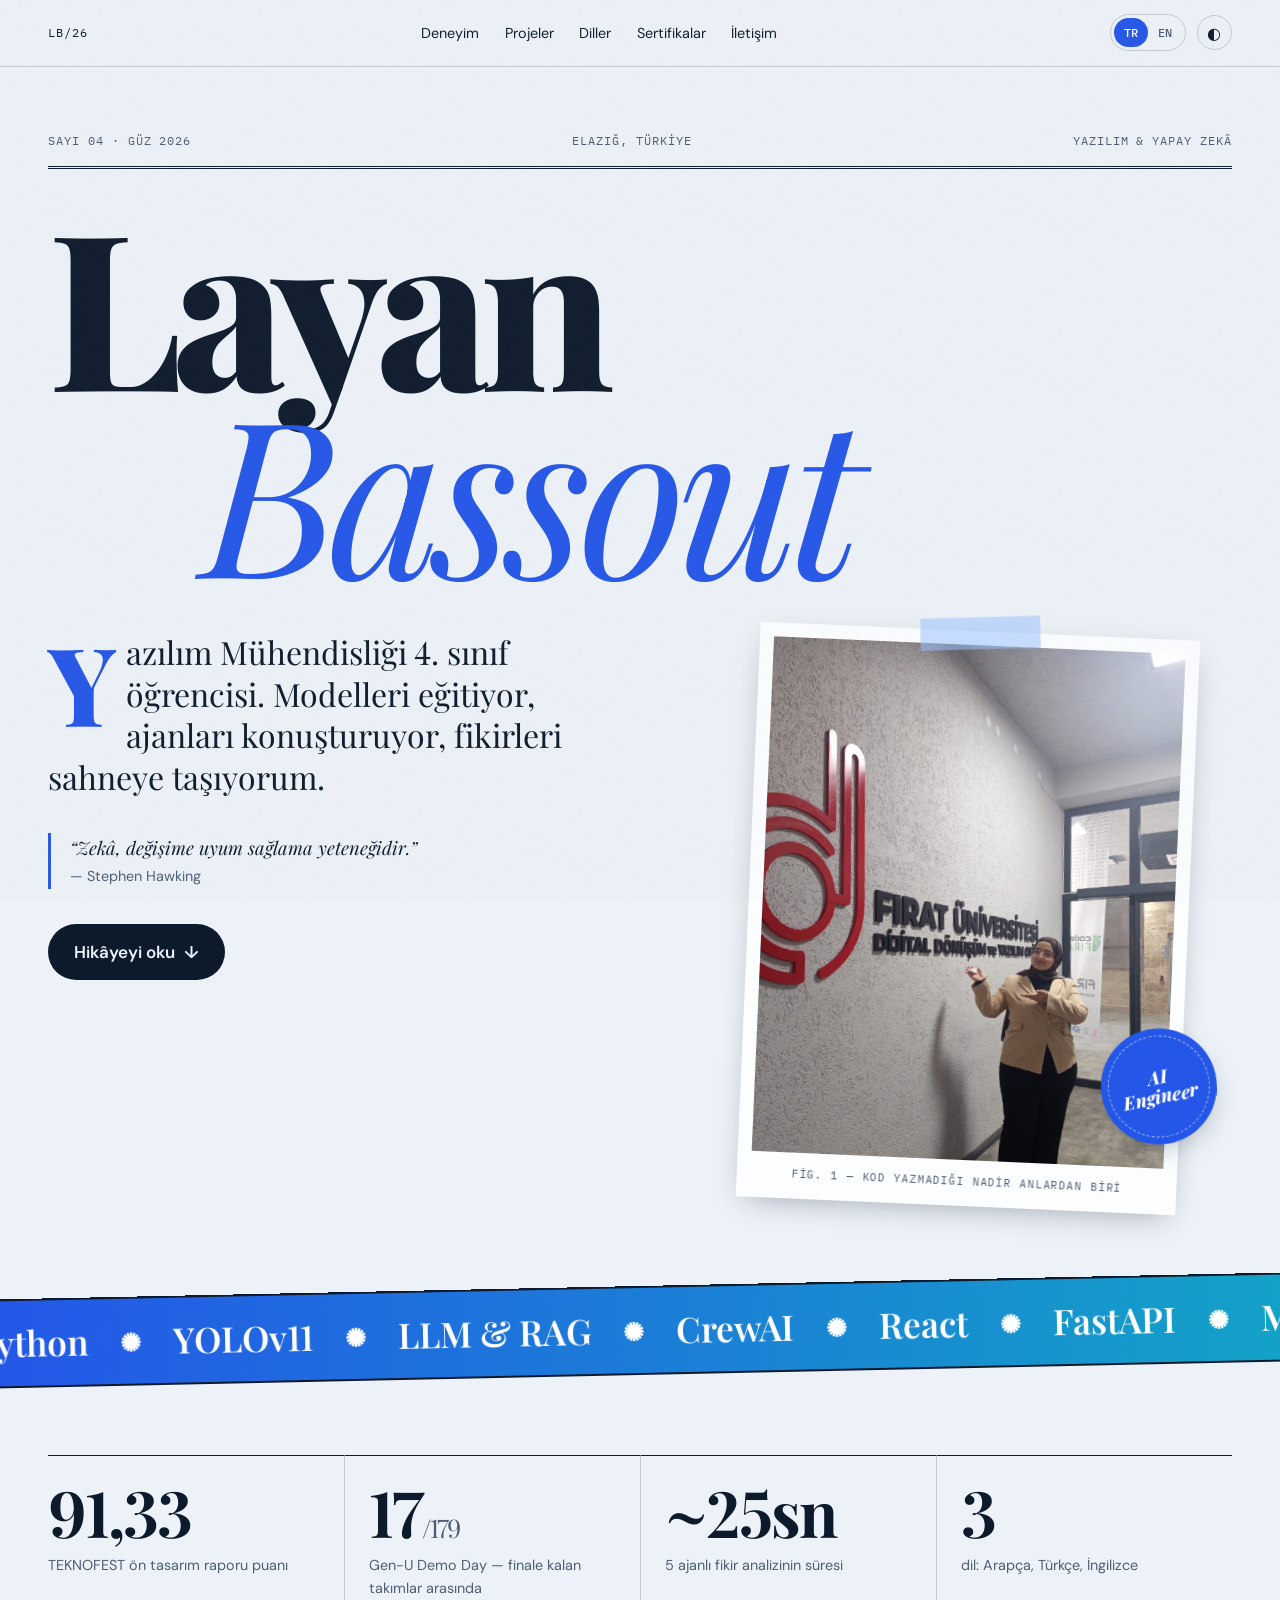
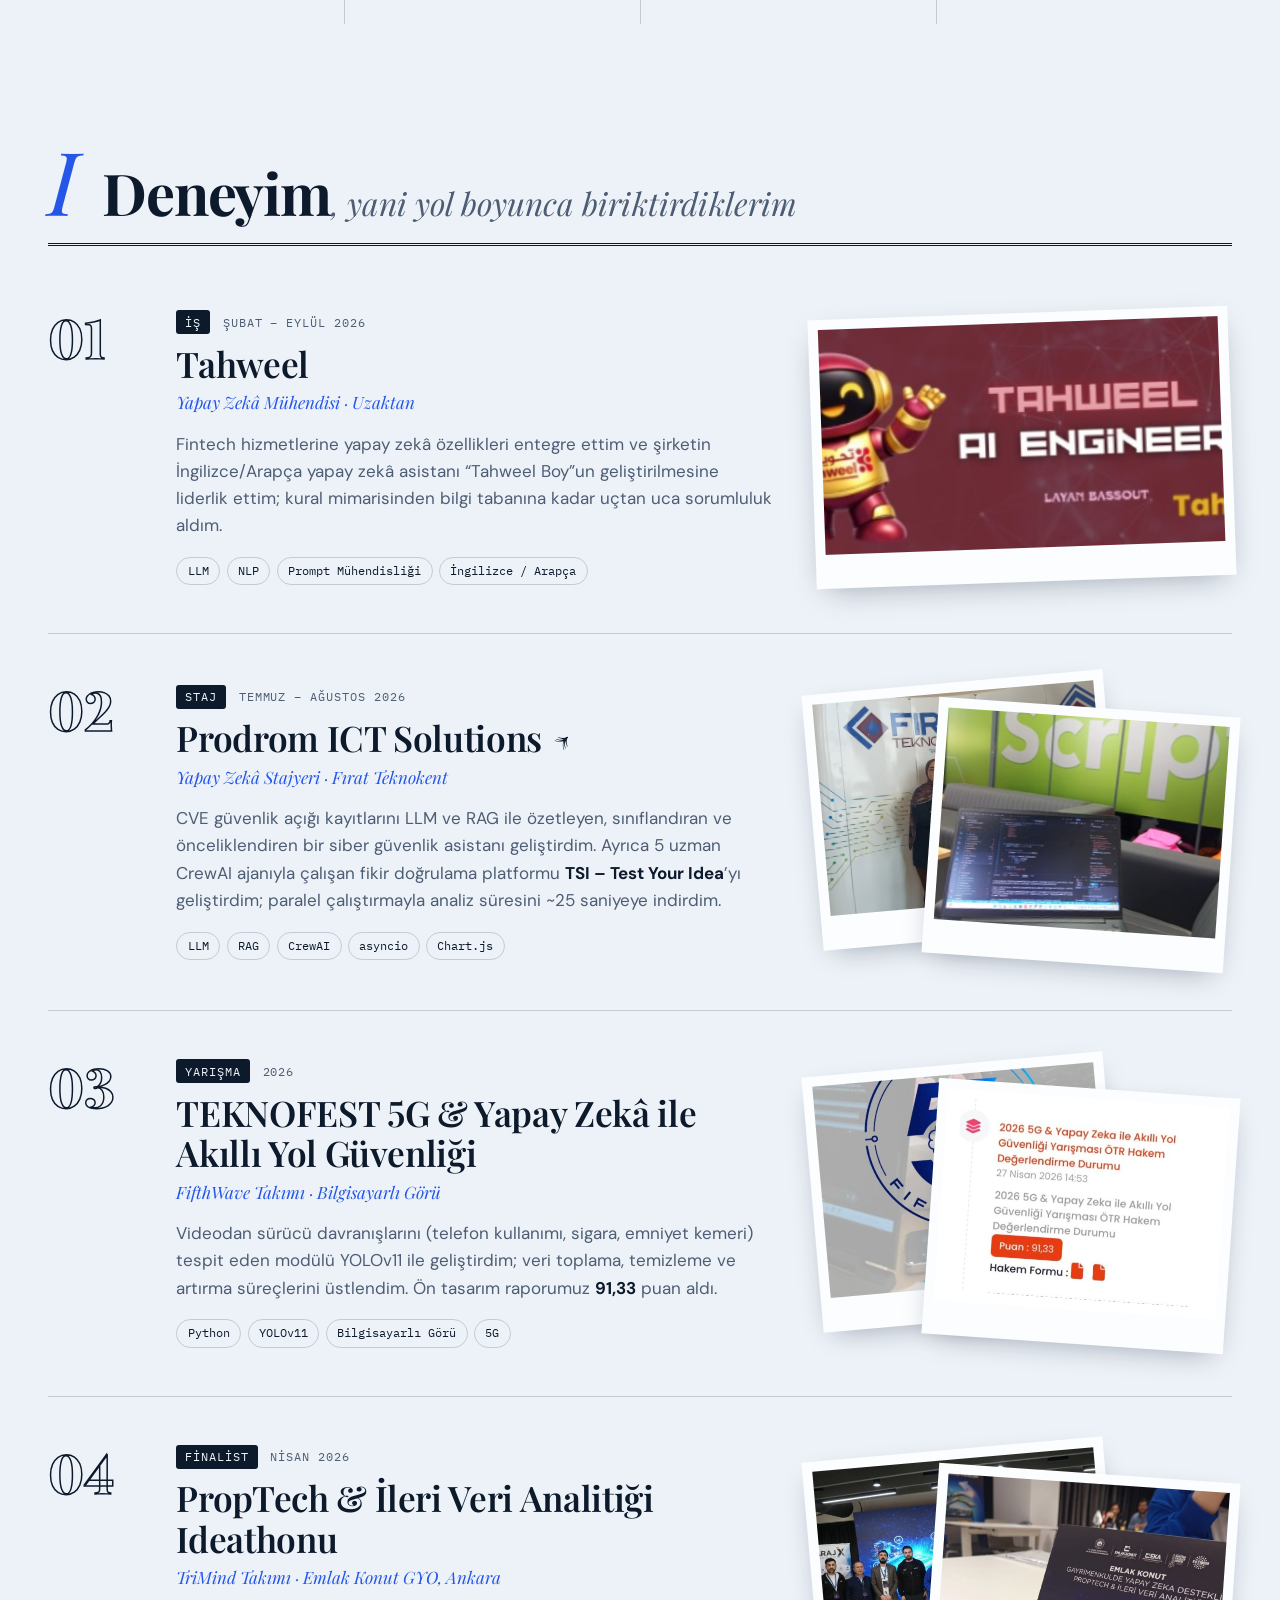
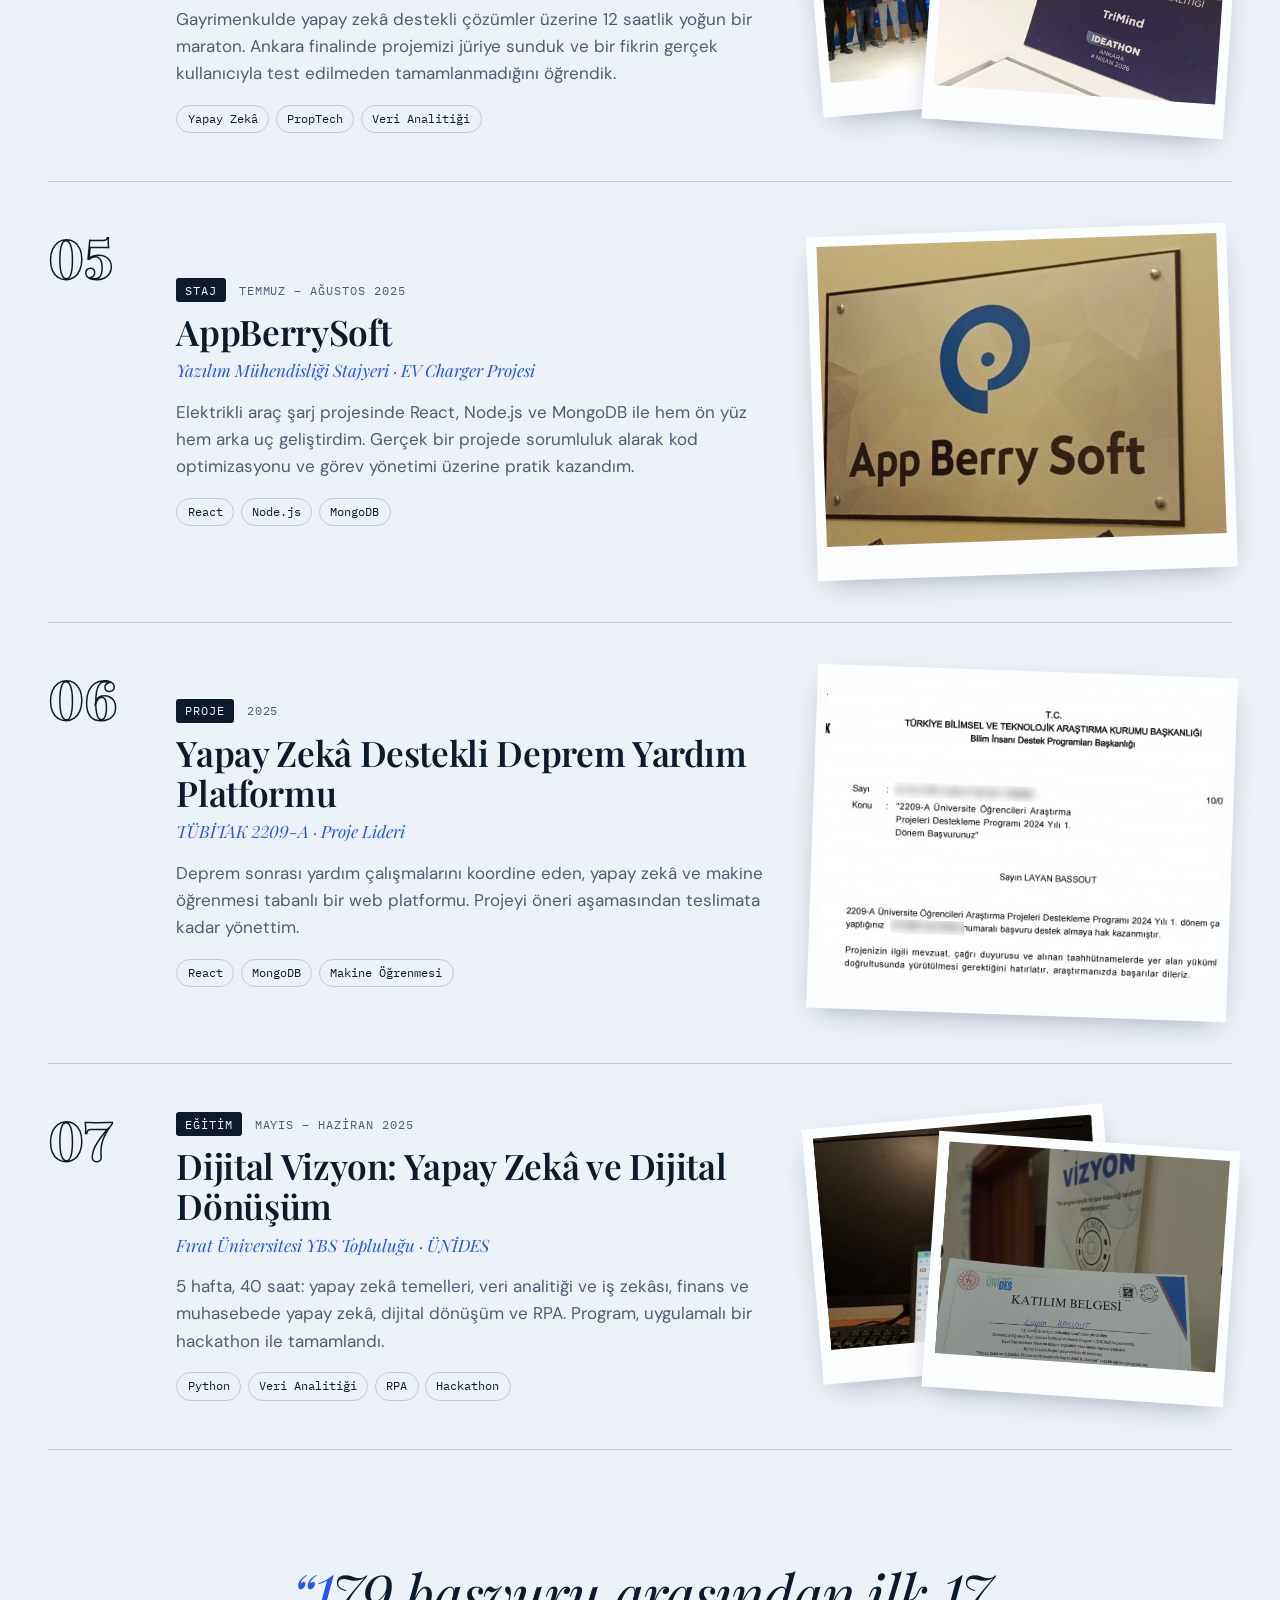
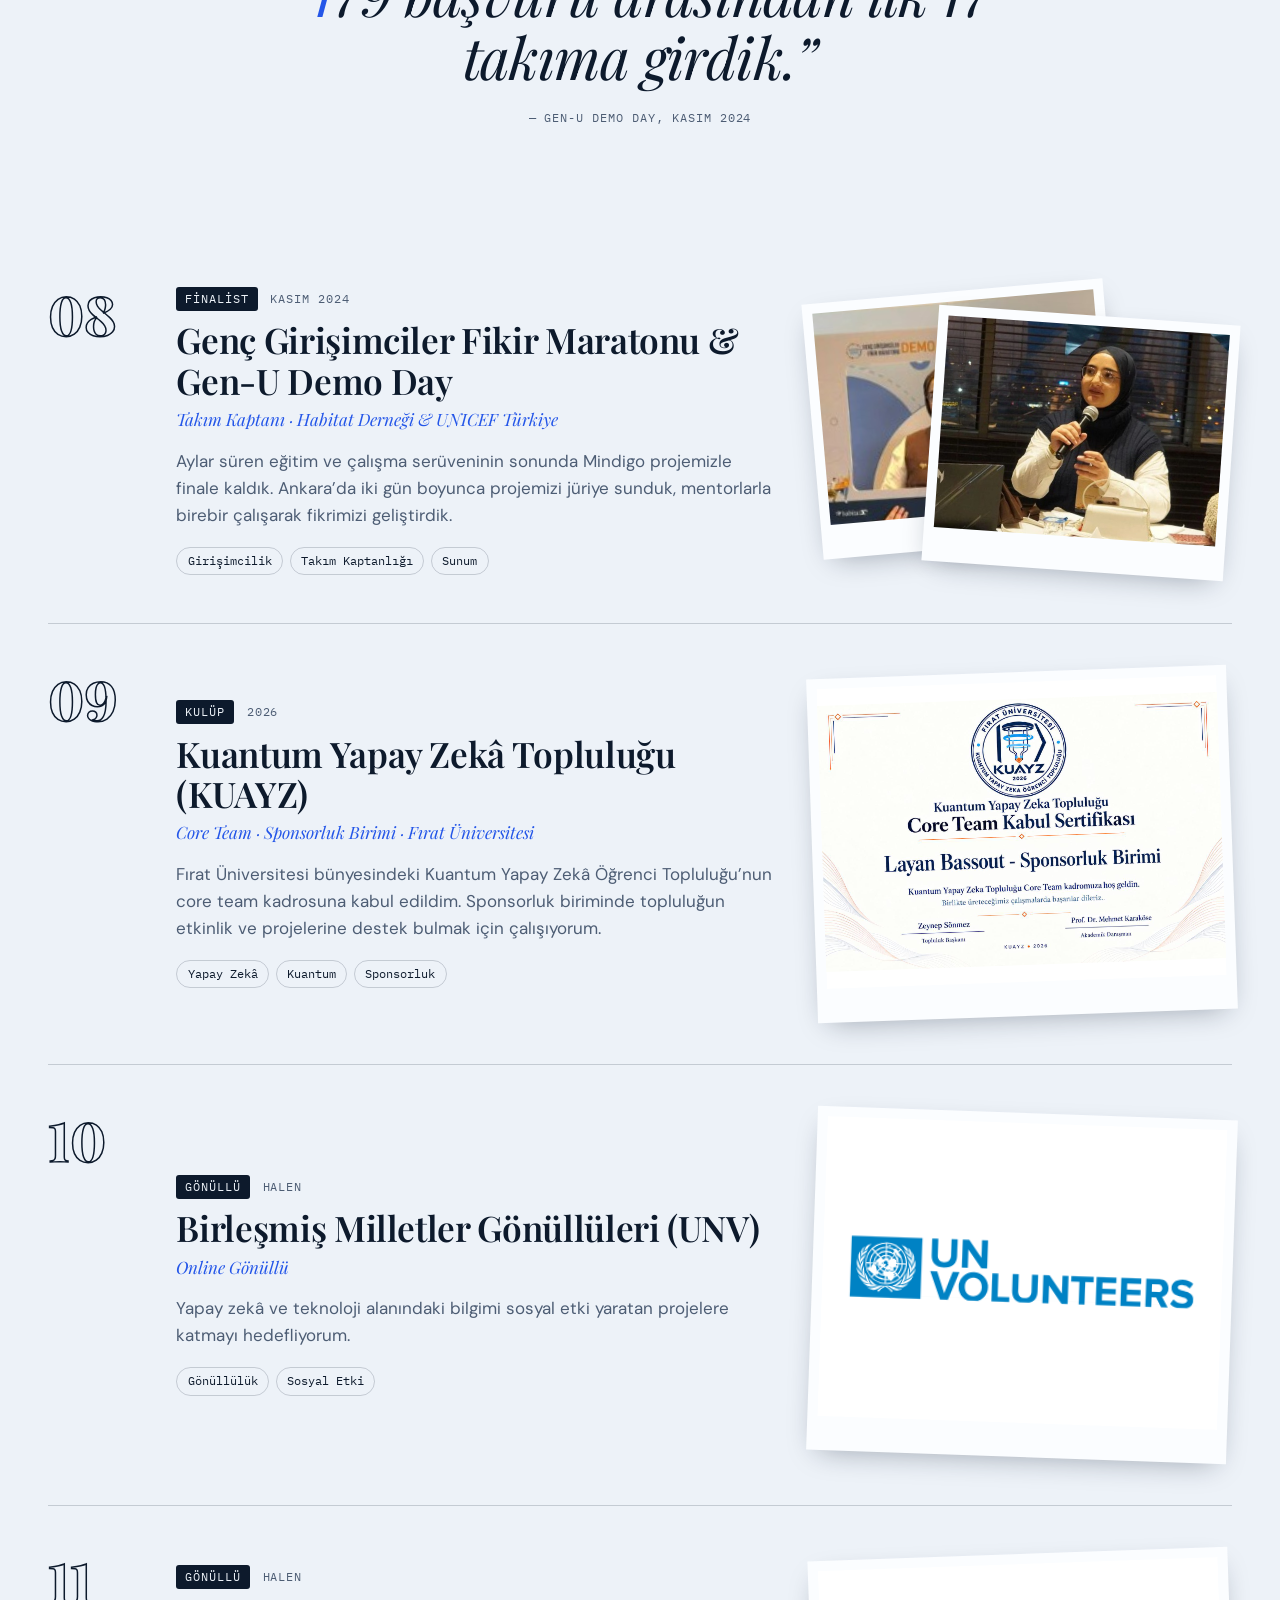
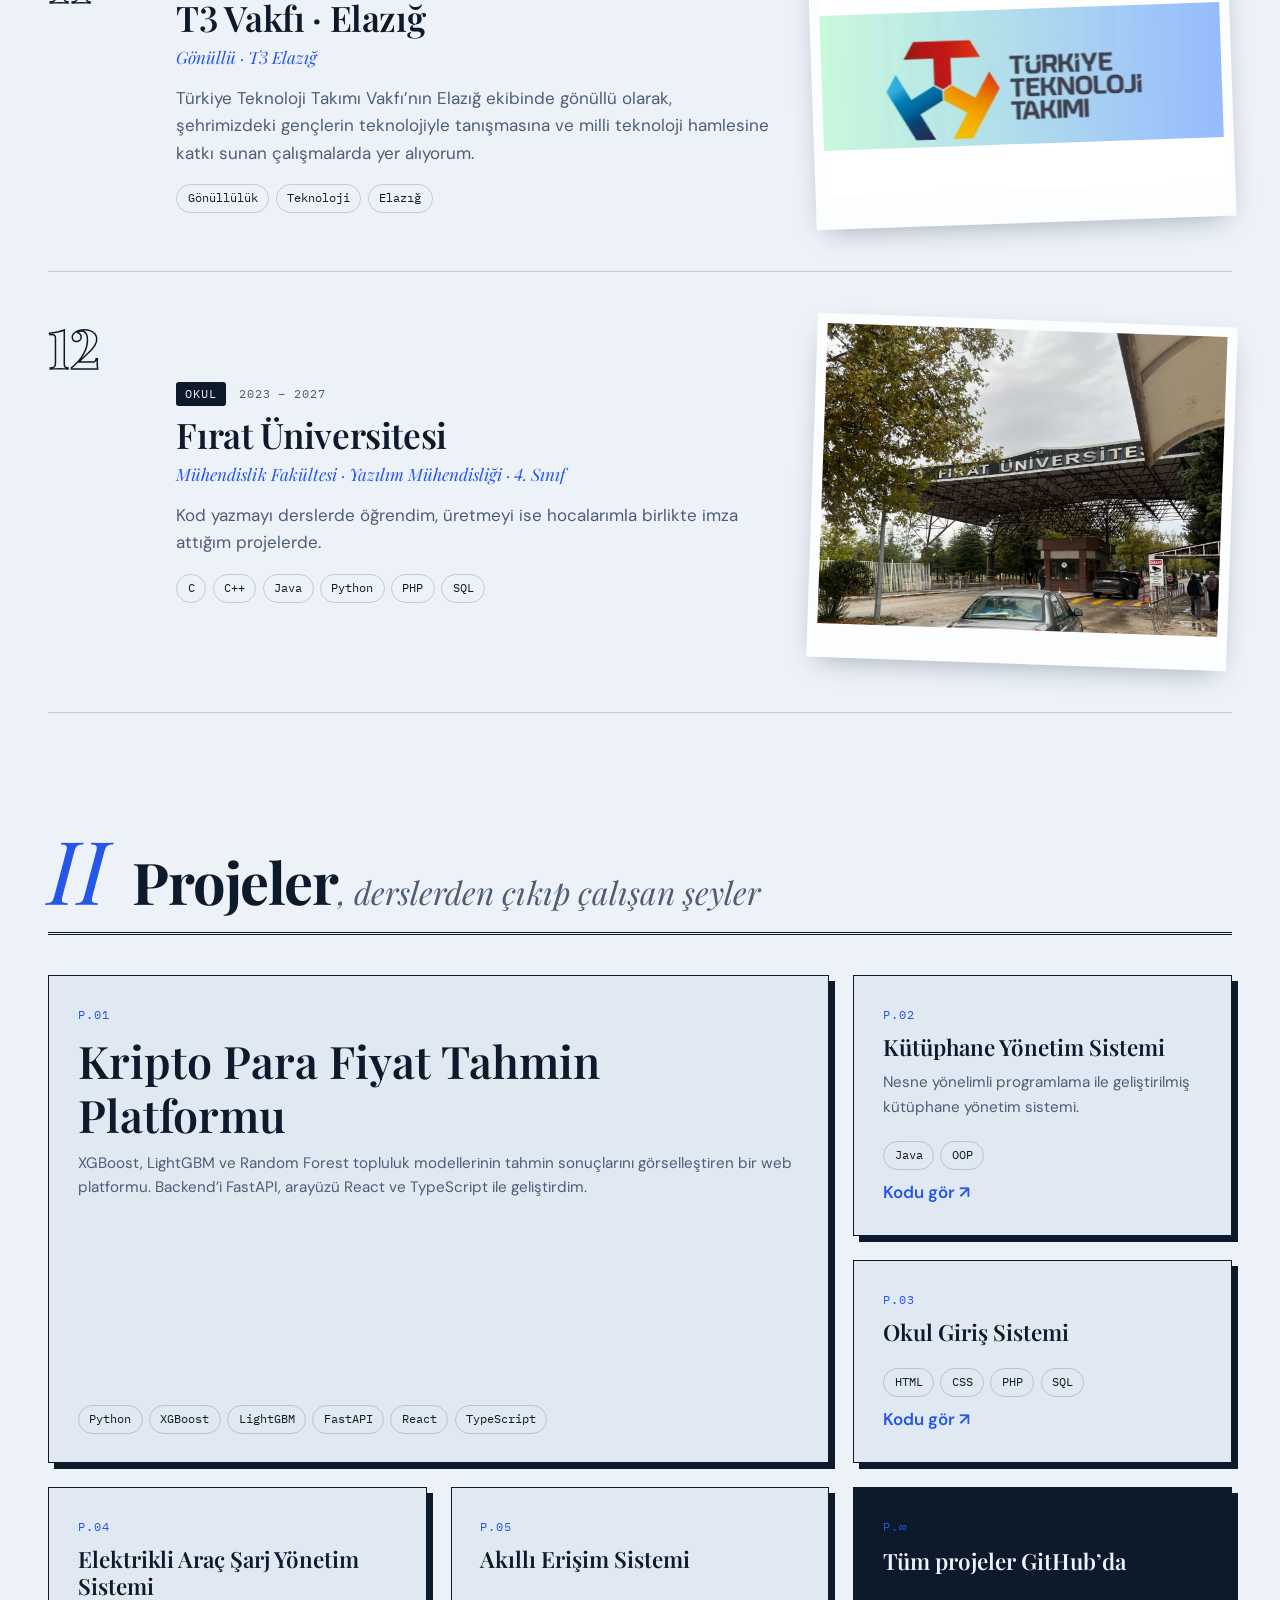
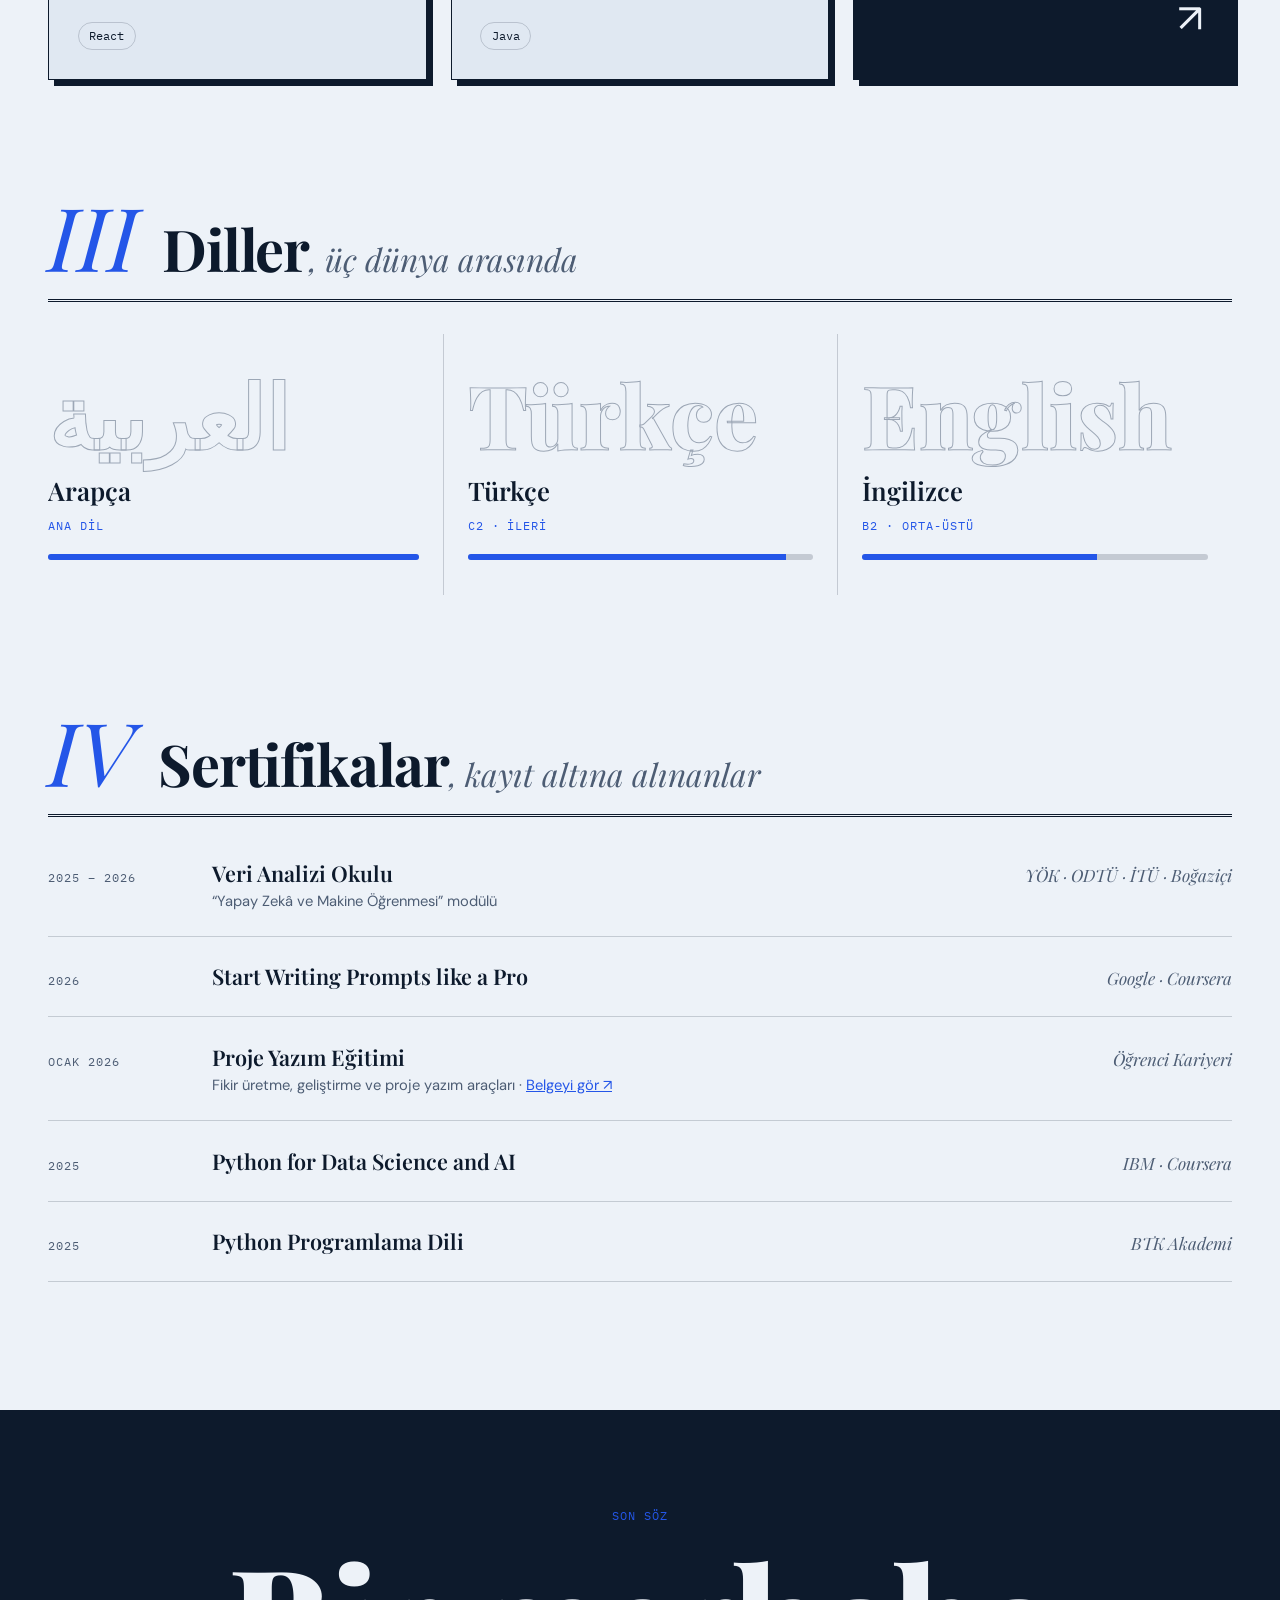
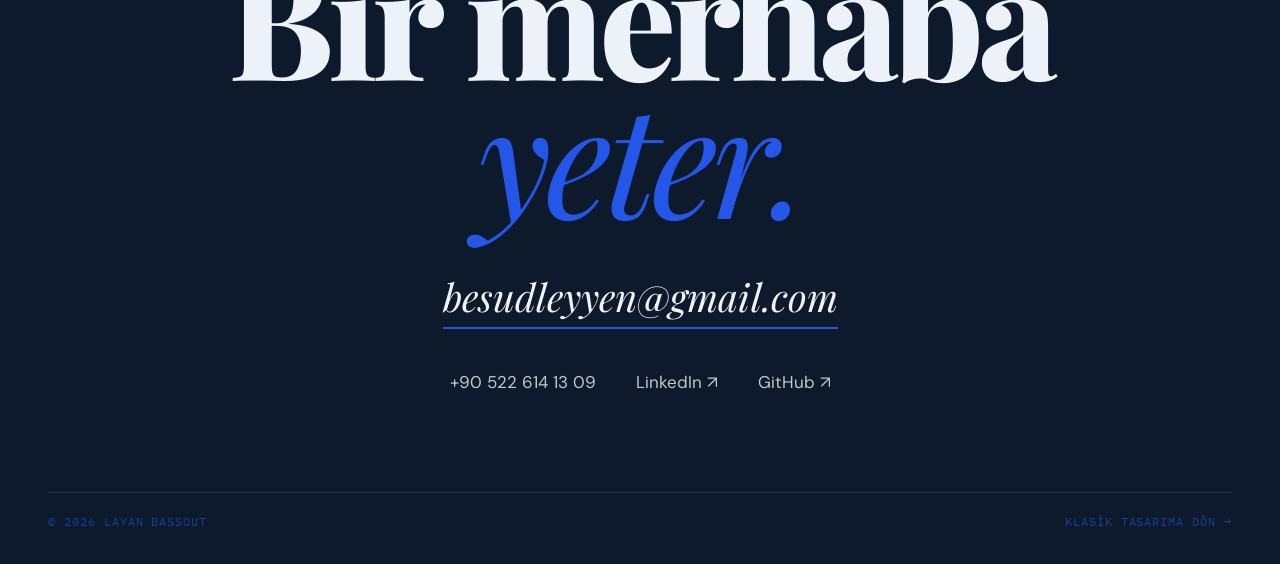
==== commit d30478be: "KUAYZ Core Team ve T3 Elazığ gönüllülüğü eklendi Co-Authored-By: Claude Opus 5.5 <noreply@anthropic." ====
--- a/index.html
+++ b/index.html
@@ -215,6 +215,18 @@
       <article class="entry reveal">
         <div class="entry-num">09</div>
         <div class="entry-text">
+          <p class="entry-meta mono"><span class="tag" data-i18n="tag.club">Kulüp</span> <span>2026</span></p>
+          <h3 data-i18n="kuayz.title">Kuantum Yapay Zekâ Topluluğu (KUAYZ)</h3>
+          <p class="entry-role" data-i18n="kuayz.role">Core Team · Sponsorluk Birimi · Fırat Üniversitesi</p>
+          <p class="entry-desc" data-i18n="kuayz.desc">Fırat Üniversitesi bünyesindeki Kuantum Yapay Zekâ Öğrenci Topluluğu’nun core team kadrosuna kabul edildim. Sponsorluk biriminde topluluğun etkinlik ve projelerine destek bulmak için çalışıyorum.</p>
+          <ul class="chips"><li data-i18n="chip.ai">Yapay Zekâ</li><li data-i18n="chip.quantum">Kuantum</li><li data-i18n="chip.sponsor">Sponsorluk</li></ul>
+        </div>
+        <figure class="polaroid"><img src="images/kuayz-sertifika.jpg" alt="KUAYZ Core Team Kabul Sertifikası" class="contain" /></figure>
+      </article>
+
+      <article class="entry reveal">
+        <div class="entry-num">10</div>
+        <div class="entry-text">
           <p class="entry-meta mono"><span class="tag" data-i18n="tag.vol">Gönüllü</span> <span data-i18n="date.now">Halen</span></p>
           <h3 data-i18n="unv.title">Birleşmiş Milletler Gönüllüleri (UNV)</h3>
           <p class="entry-role" data-i18n="unv.role">Online Gönüllü</p>
@@ -225,7 +237,19 @@
       </article>
 
       <article class="entry reveal">
-        <div class="entry-num">10</div>
+        <div class="entry-num">11</div>
+        <div class="entry-text">
+          <p class="entry-meta mono"><span class="tag" data-i18n="tag.vol">Gönüllü</span> <span data-i18n="date.now">Halen</span></p>
+          <h3 data-i18n="t3.title">T3 Vakfı · Elazığ</h3>
+          <p class="entry-role" data-i18n="t3.role">Gönüllü · T3 Elazığ</p>
+          <p class="entry-desc" data-i18n="t3.desc">Türkiye Teknoloji Takımı Vakfı’nın Elazığ ekibinde gönüllü olarak, şehrimizdeki gençlerin teknolojiyle tanışmasına ve milli teknoloji hamlesine katkı sunan çalışmalarda yer alıyorum.</p>
+          <ul class="chips"><li data-i18n="chip.vol">Gönüllülük</li><li data-i18n="chip.tech">Teknoloji</li><li>Elazığ</li></ul>
+        </div>
+        <figure class="polaroid wide"><img src="images/t3-logo.png" alt="Türkiye Teknoloji Takımı (T3) Vakfı" class="contain" /></figure>
+      </article>
+
+      <article class="entry reveal">
+        <div class="entry-num">12</div>
         <div class="entry-text">
           <p class="entry-meta mono"><span class="tag" data-i18n="tag.uni">Okul</span> <span>2023 – 2027</span></p>
           <h3 data-i18n="firat.title">Fırat Üniversitesi</h3>
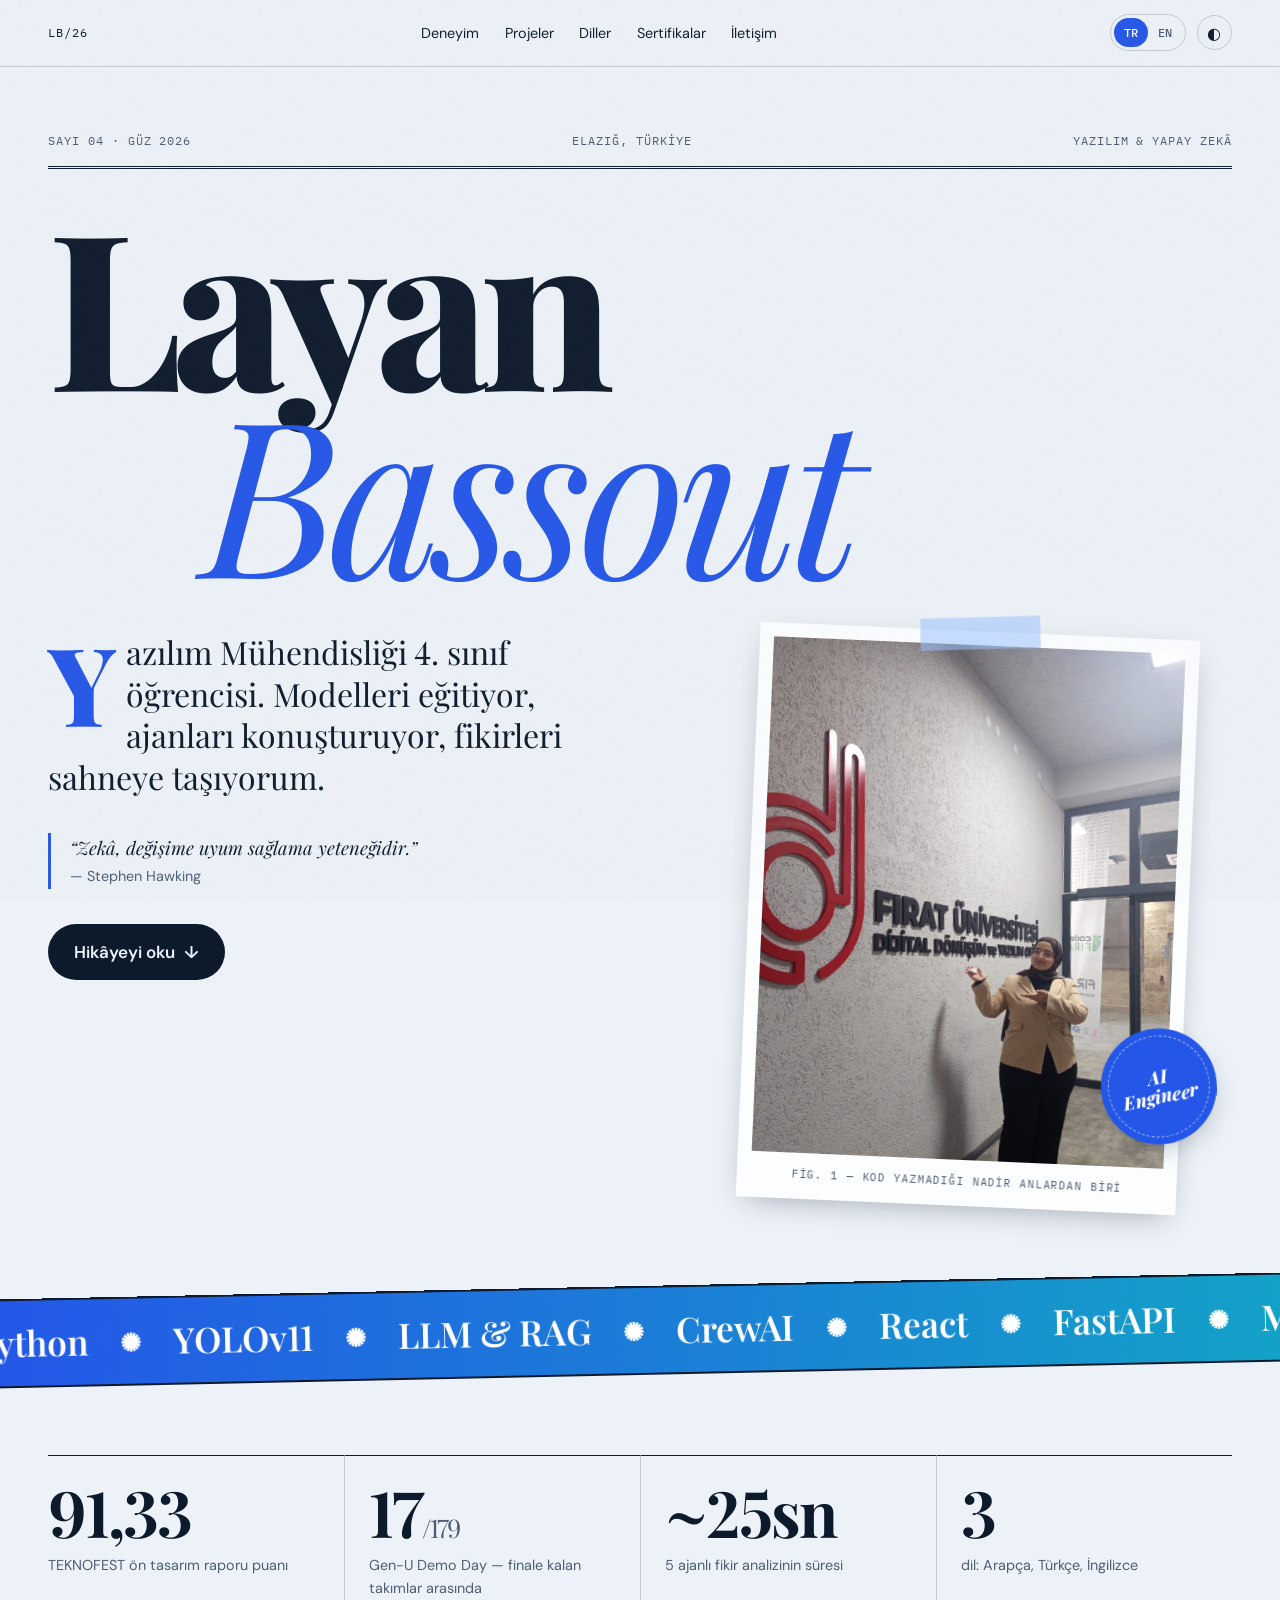
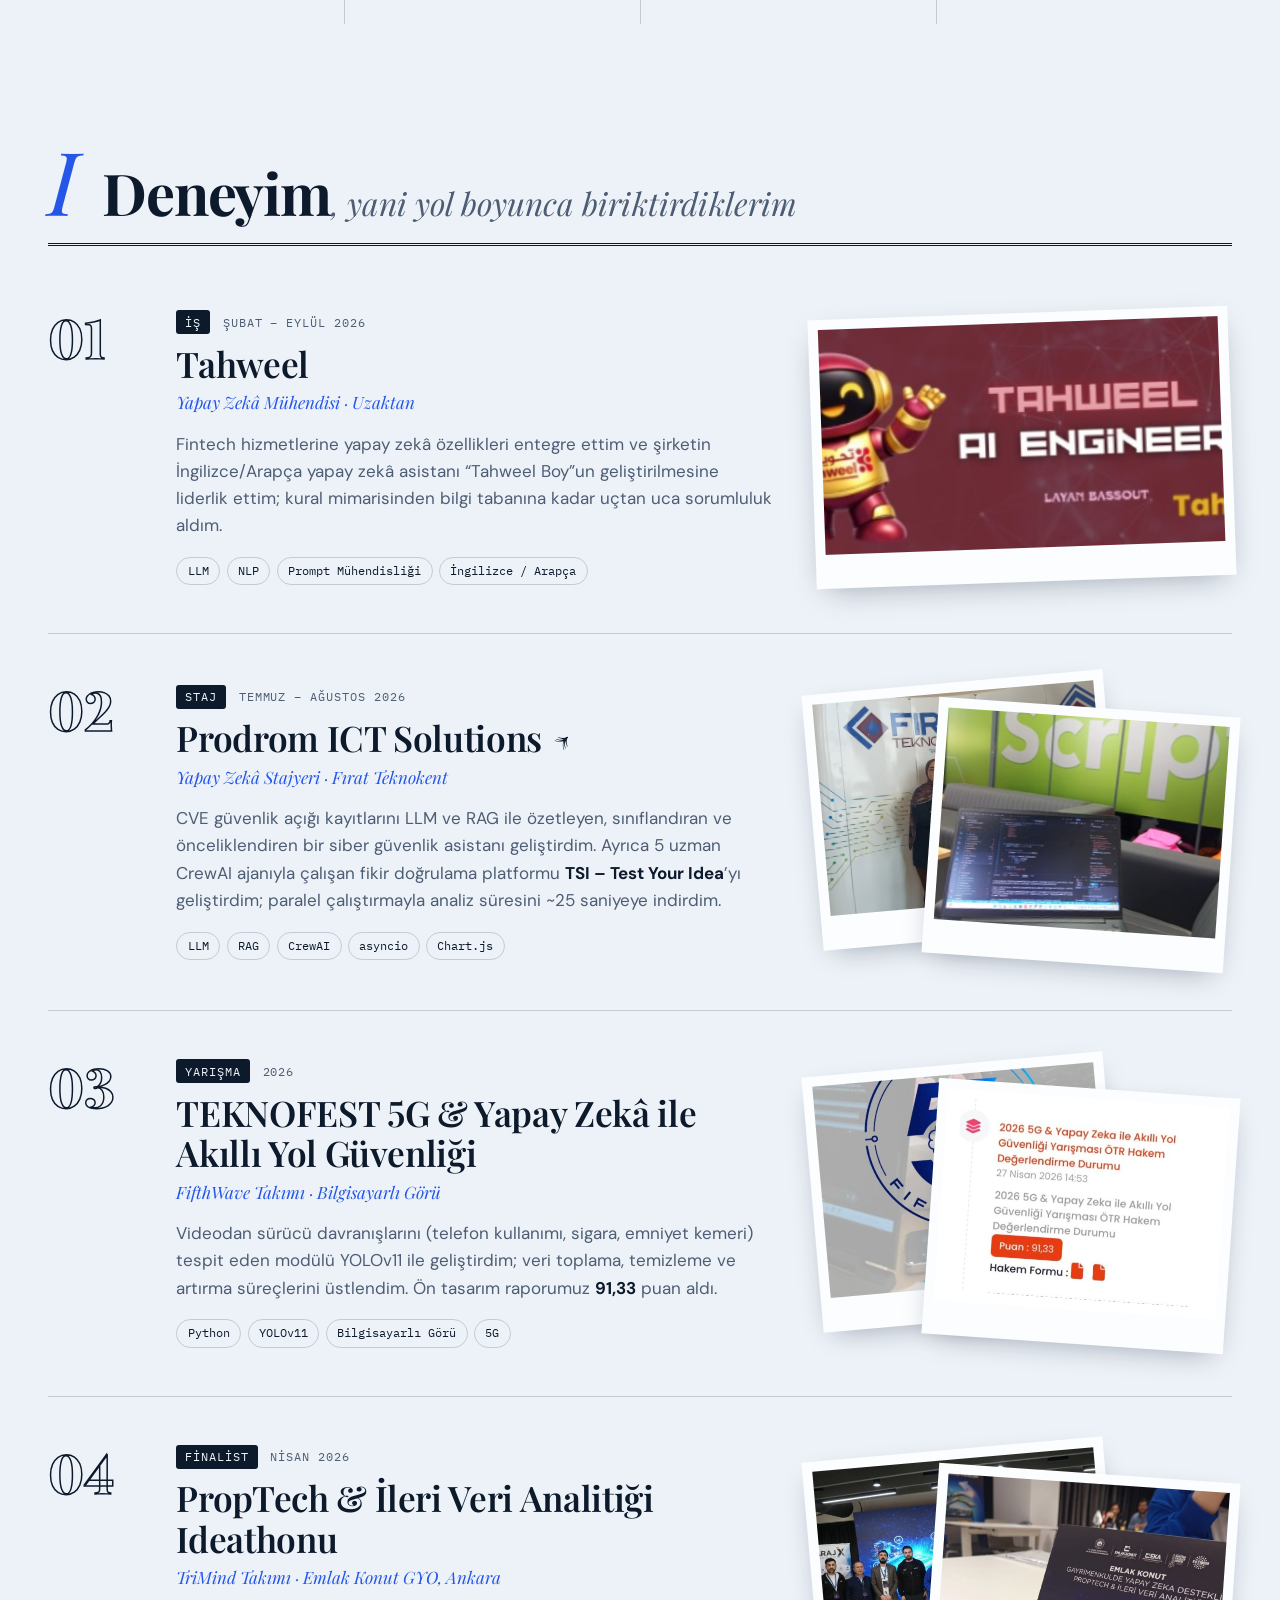
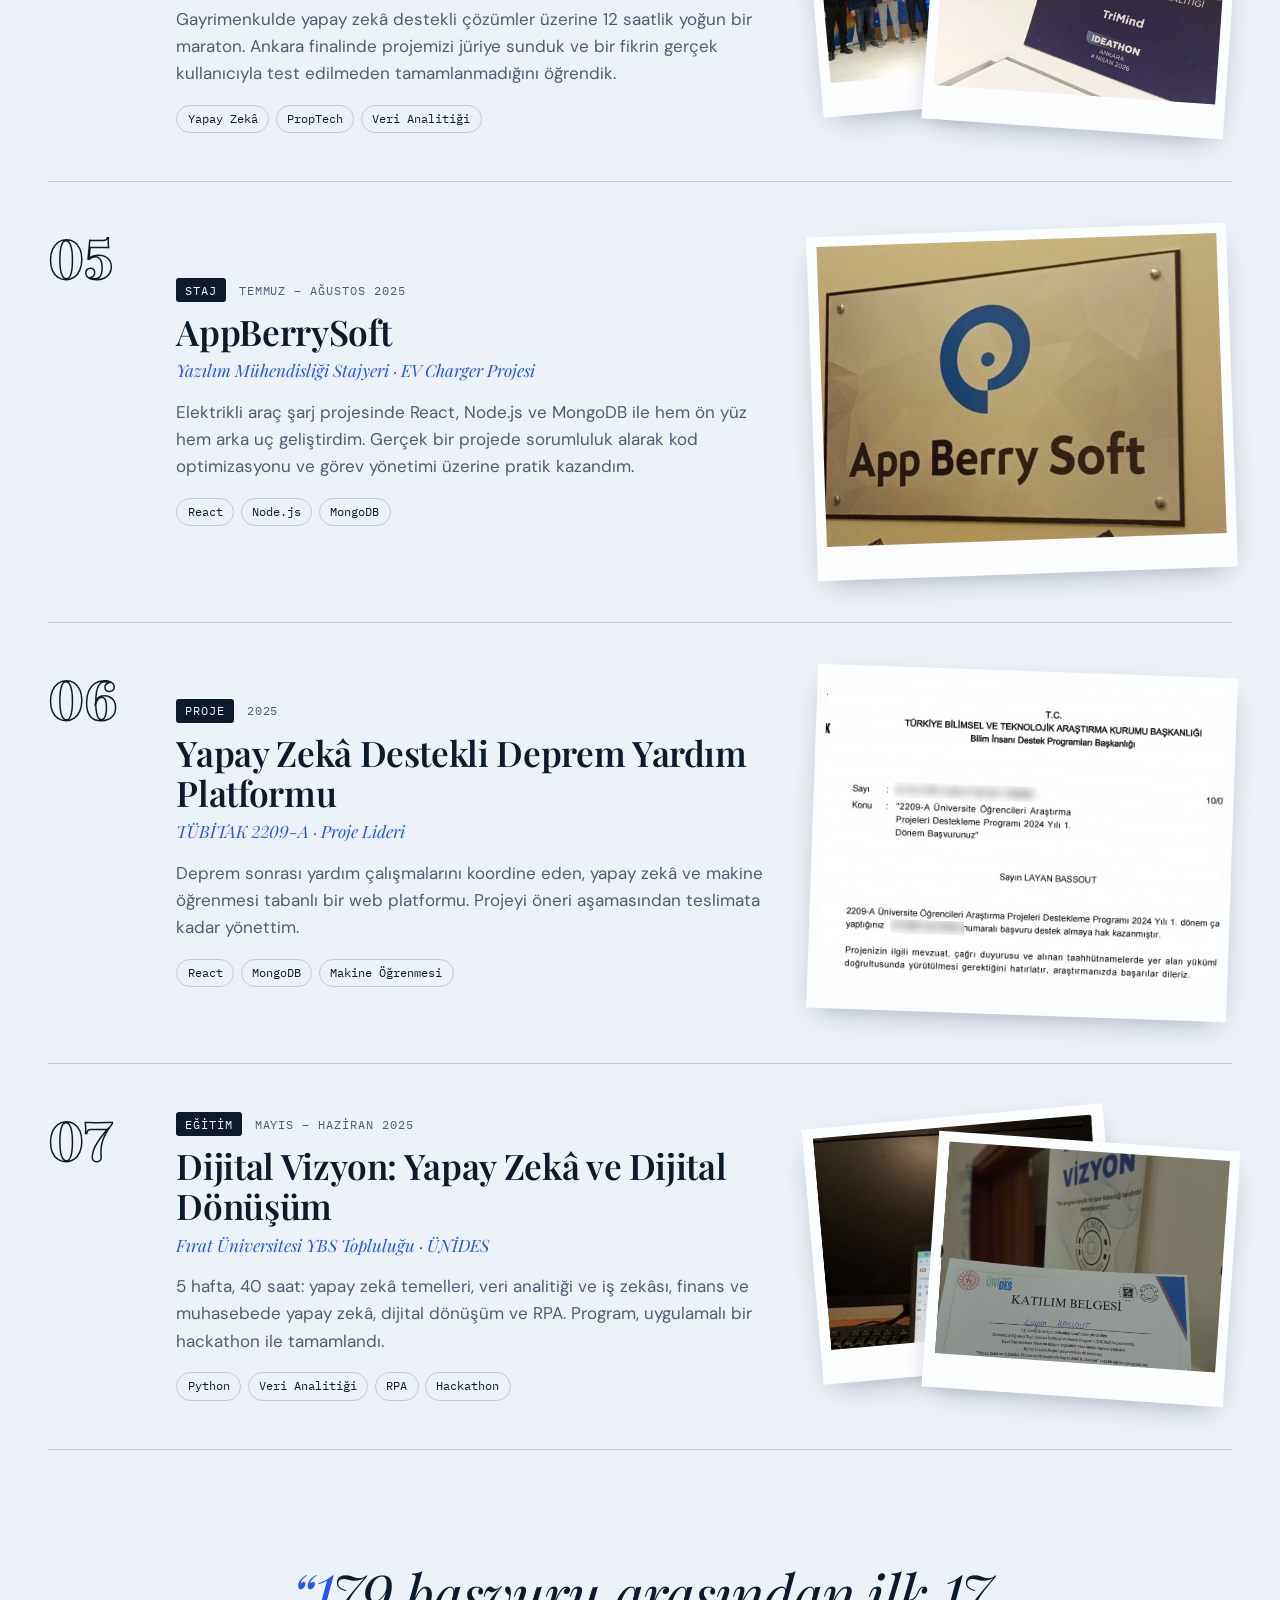
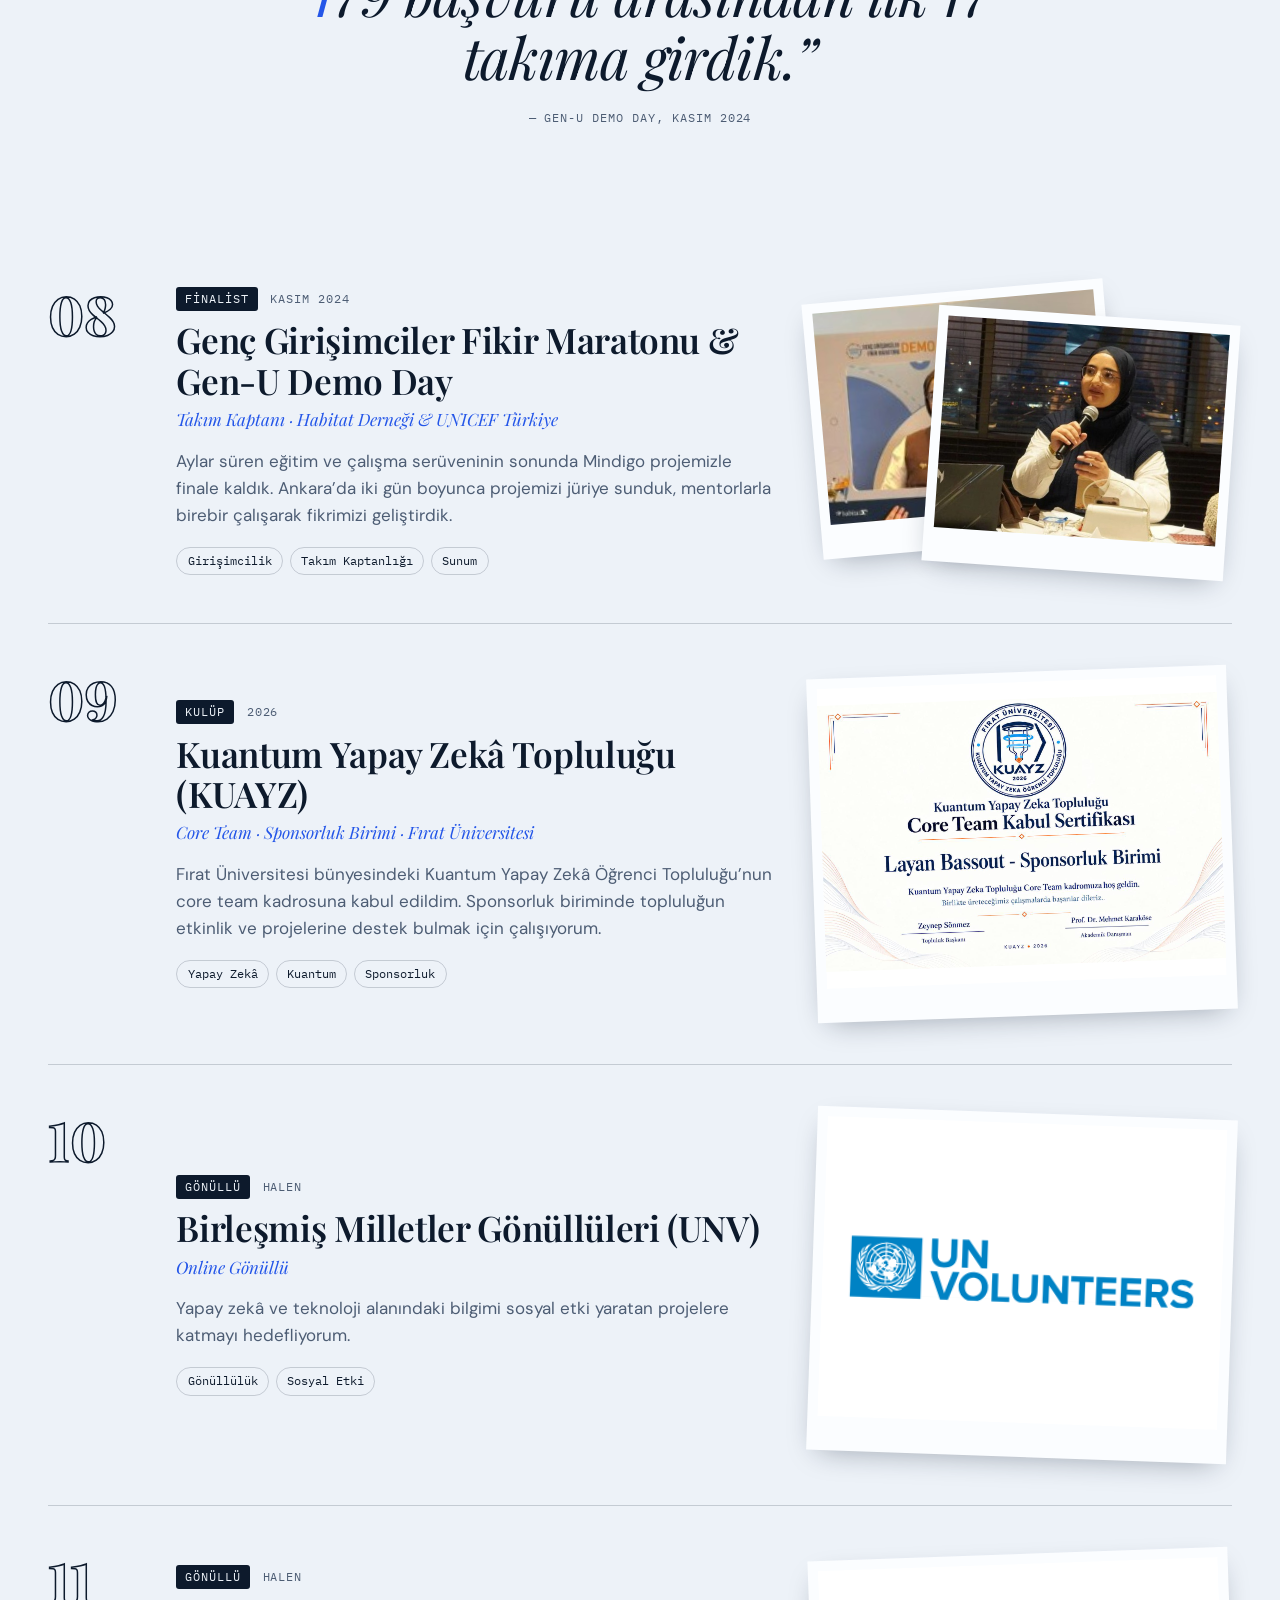
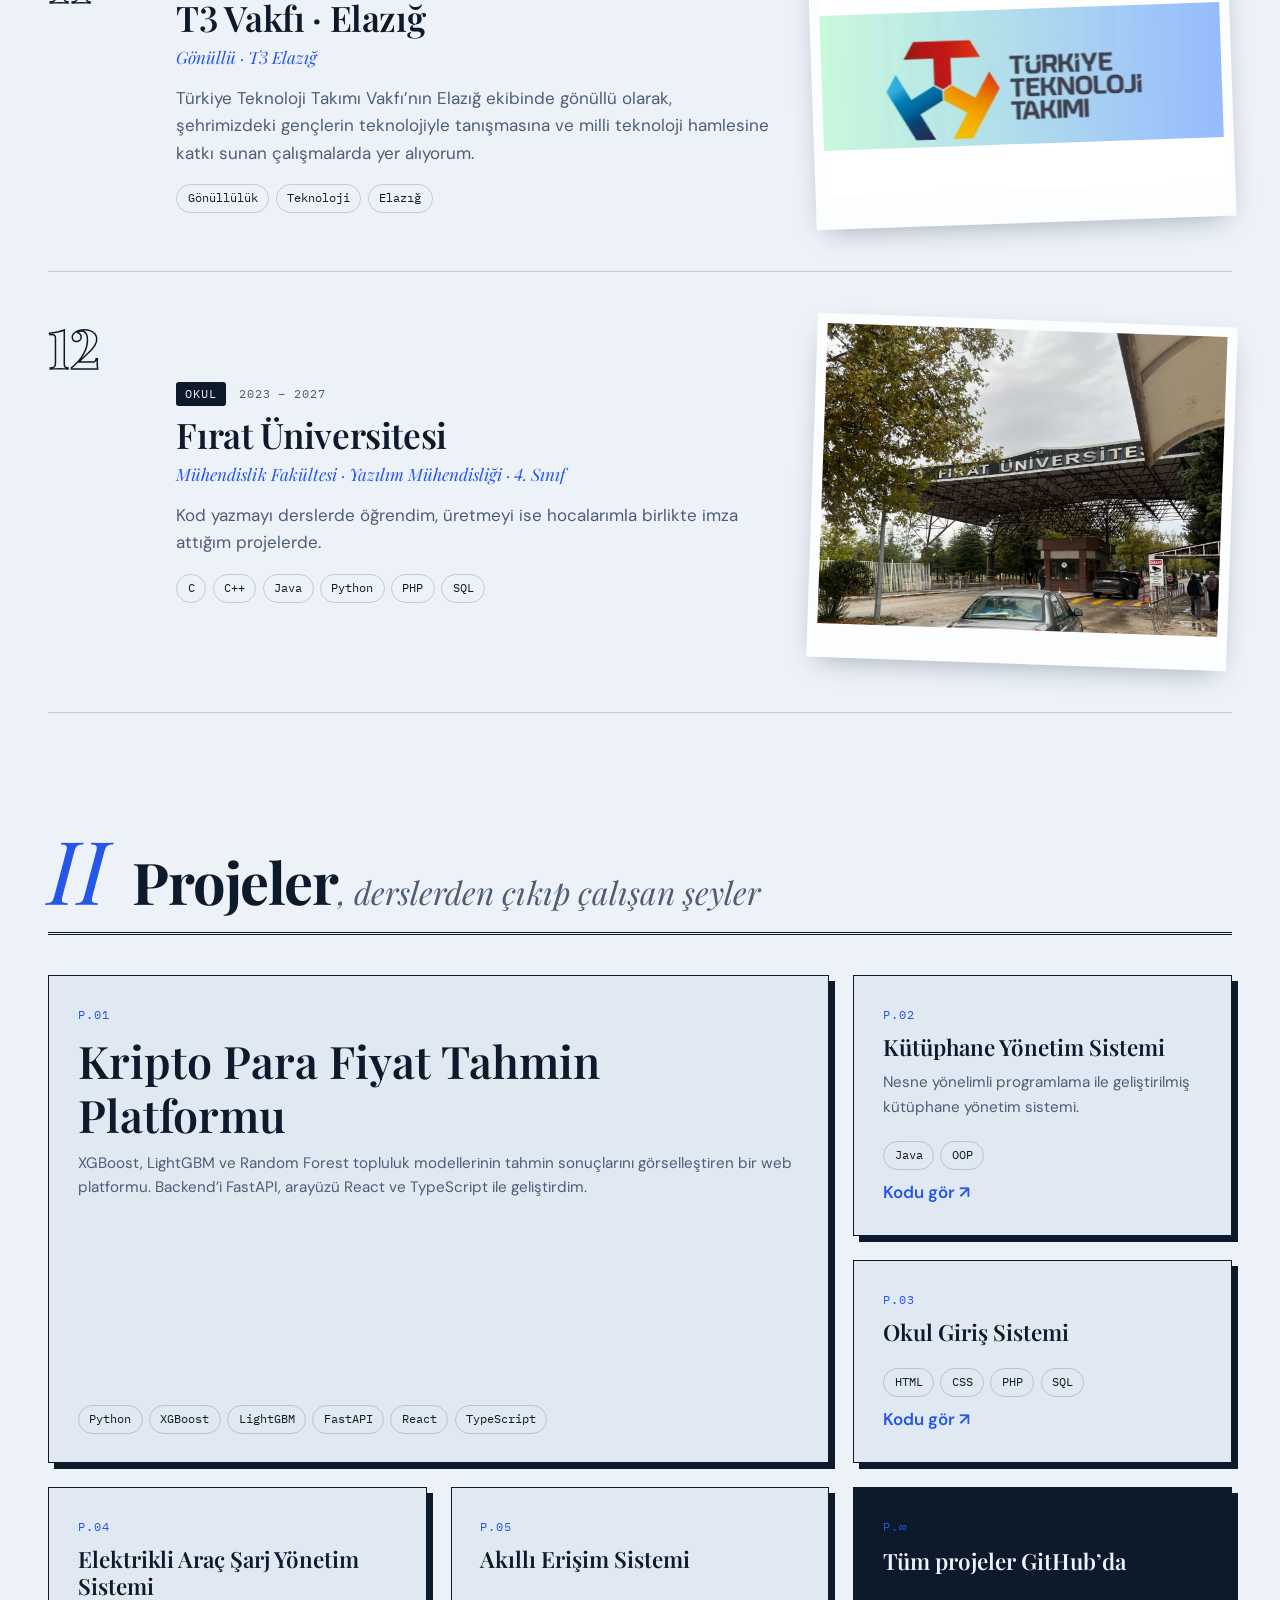
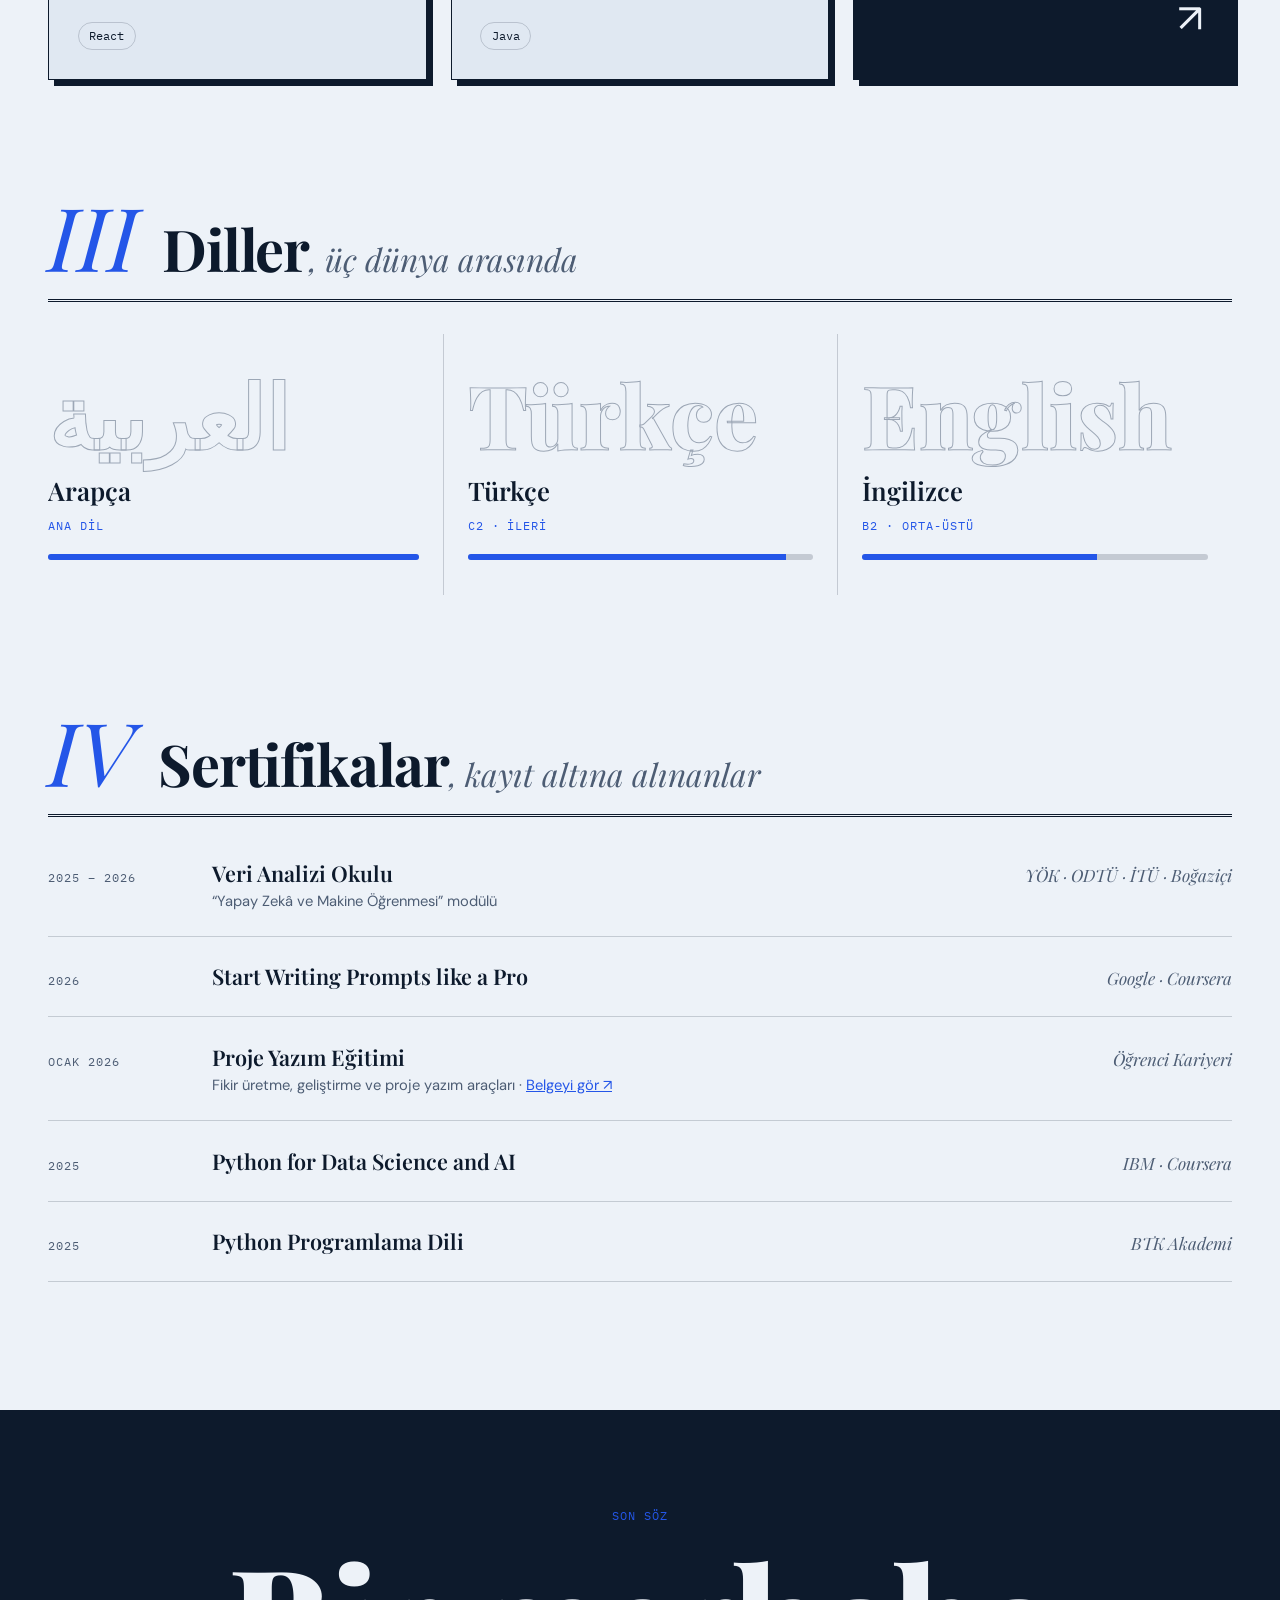
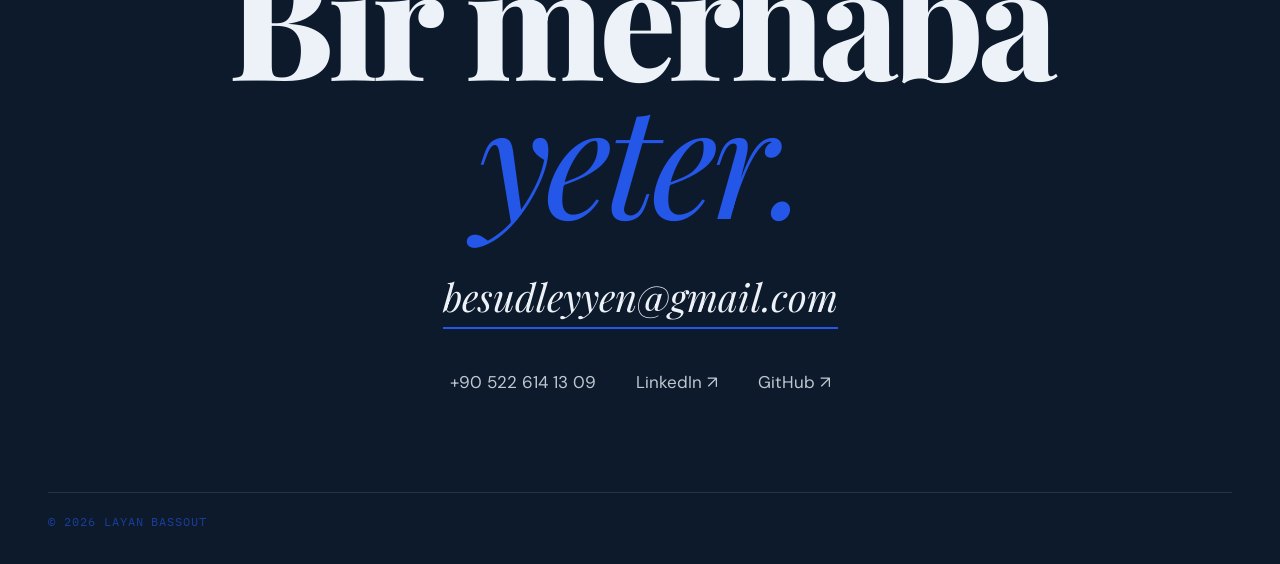
==== commit 77505cab: "Klasik tasarım kaldırıldı Co-Authored-By: Claude Opus 5.5 <noreply@anthropic.com>" ====
--- a/index.html
+++ b/index.html
@@ -384,7 +384,6 @@
     </div>
     <div class="colophon mono">
       <span>© 2026 Layan Bassout</span>
-      <a href="klasik.html" data-i18n="outro.classic">Klasik tasarıma dön →</a>
     </div>
   </footer>
 
